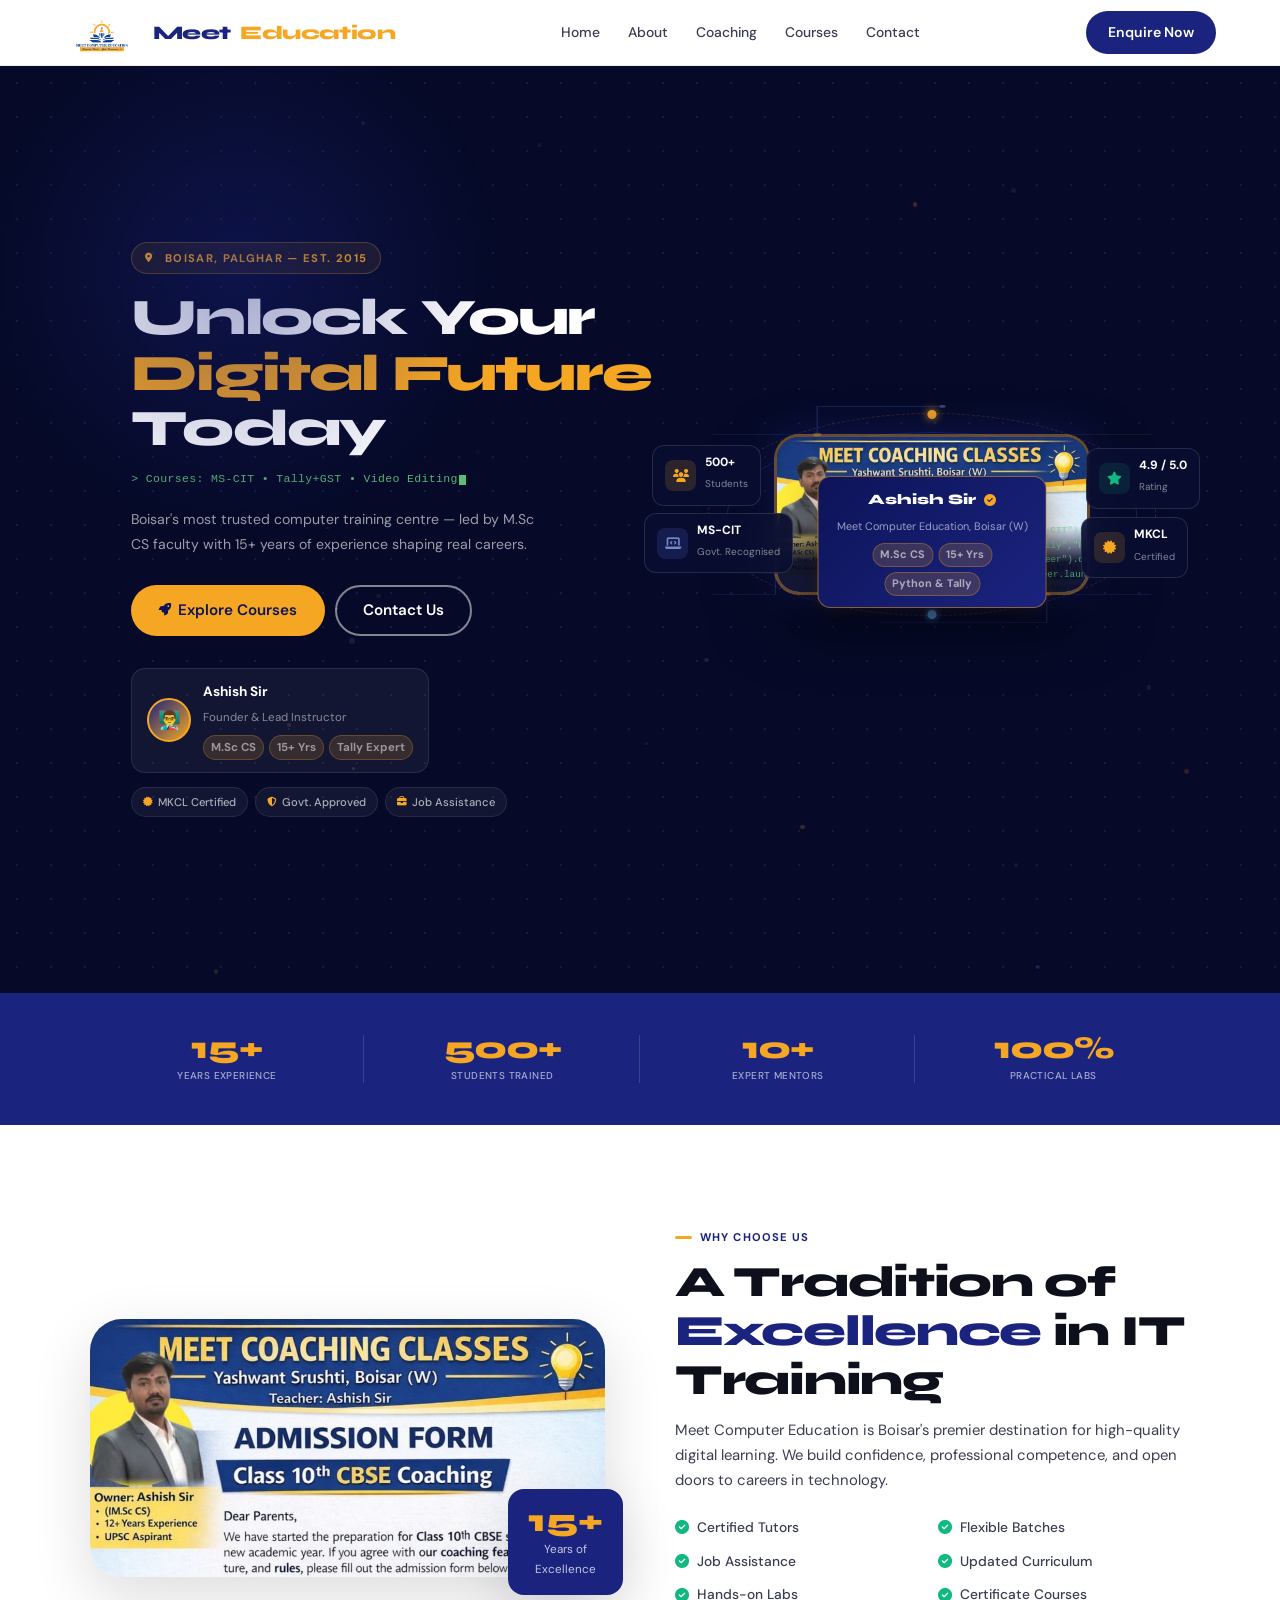
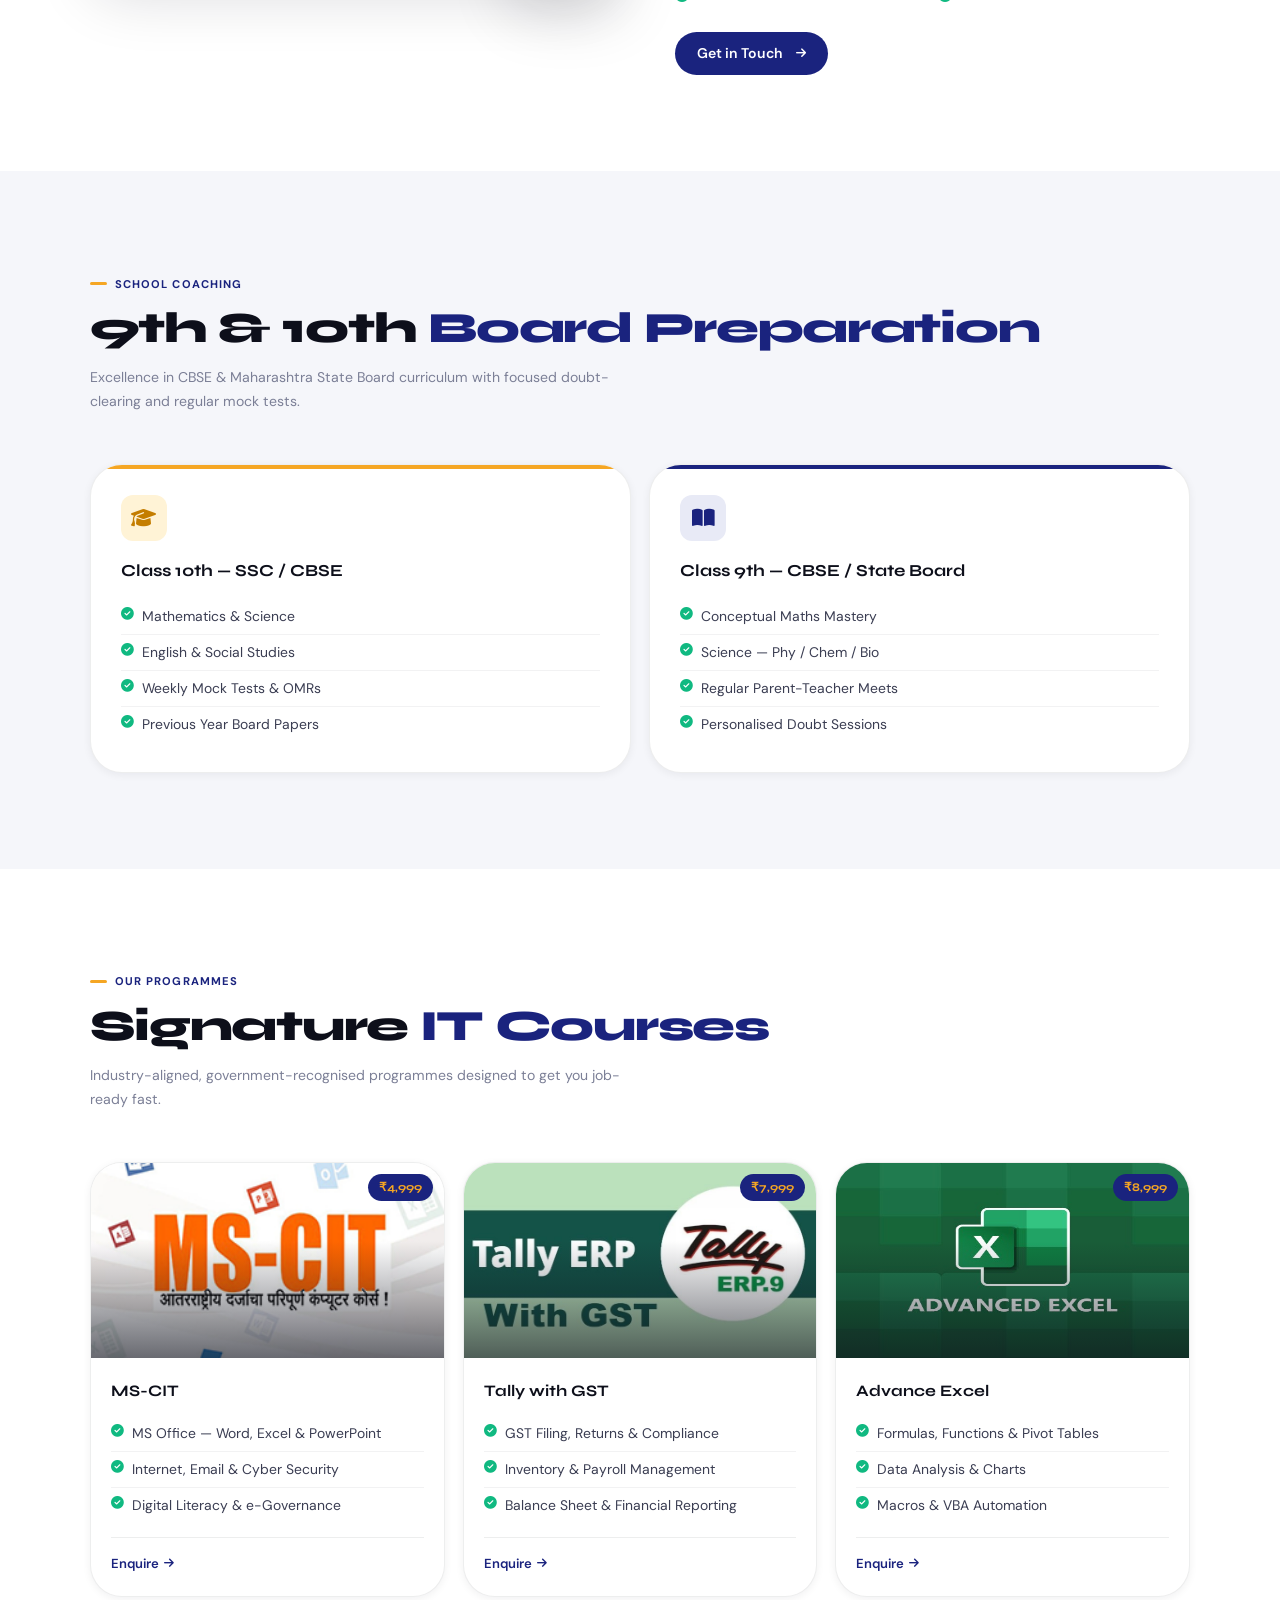
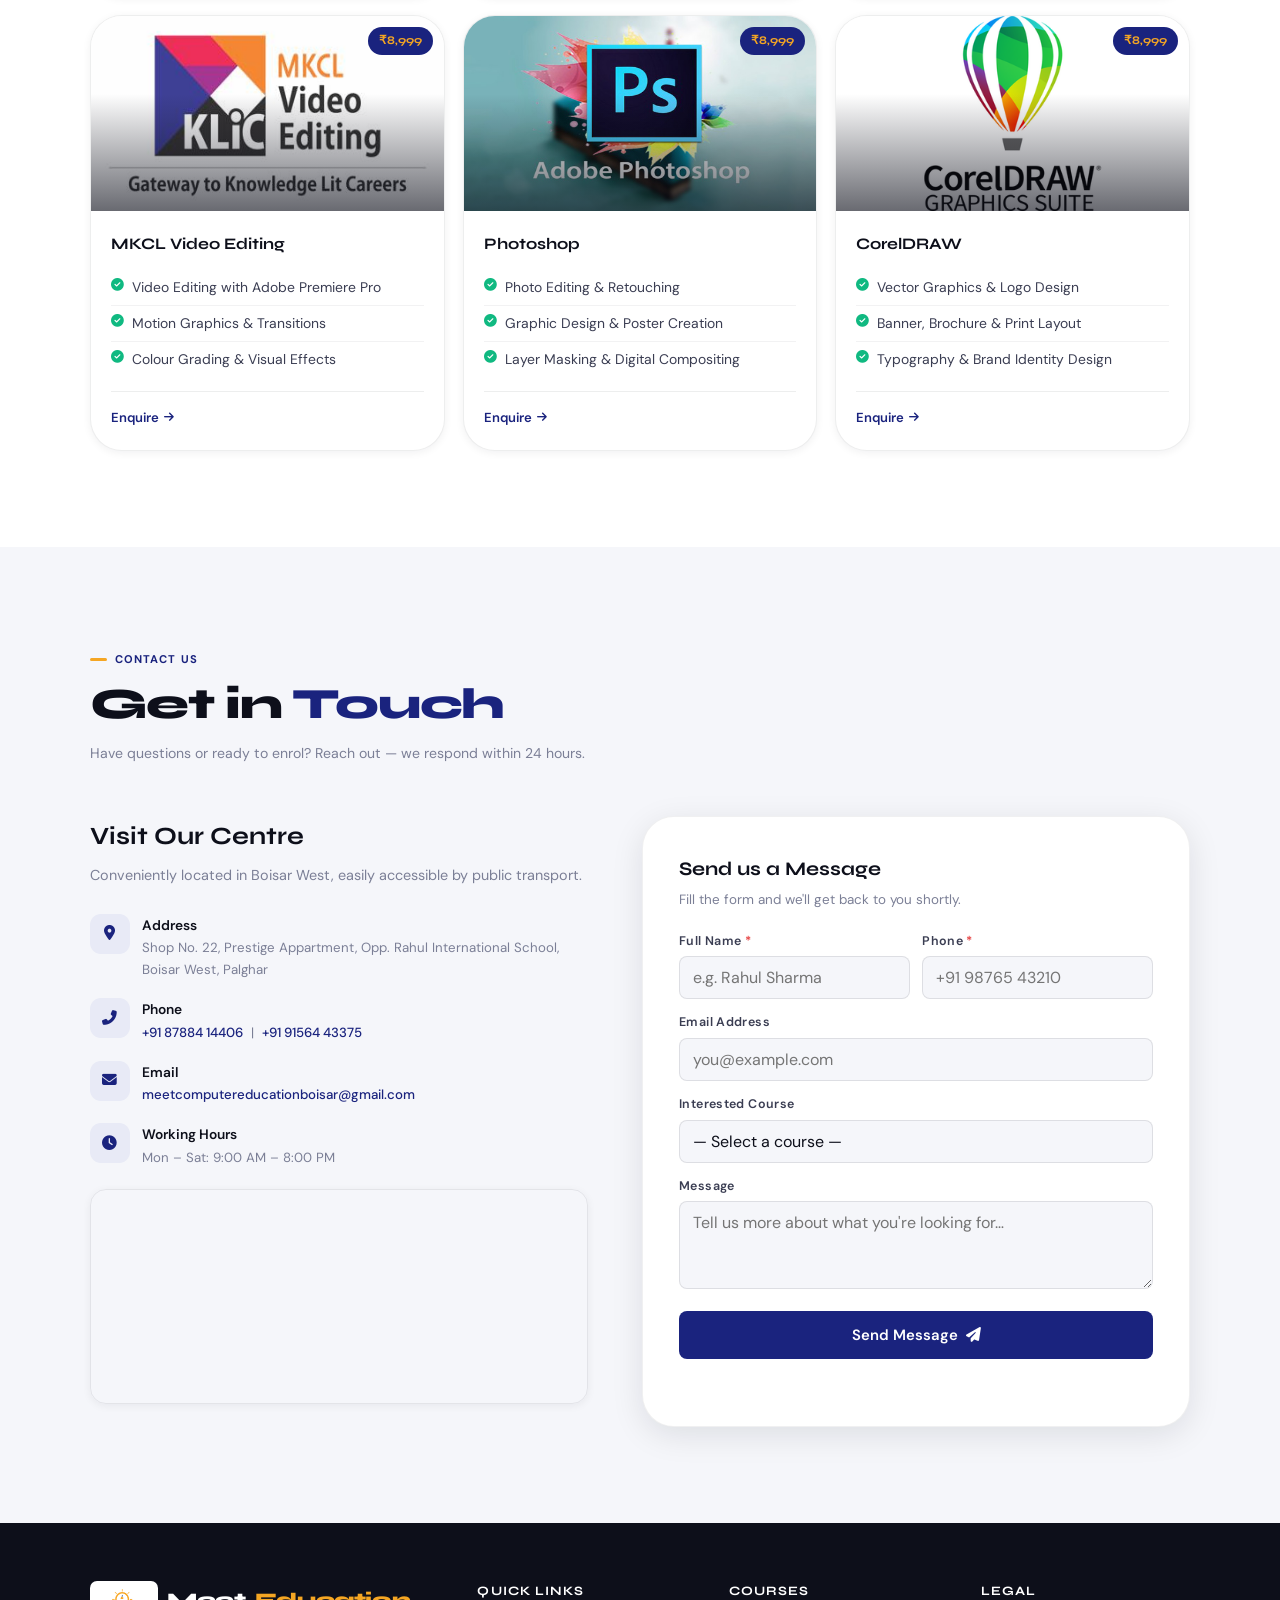
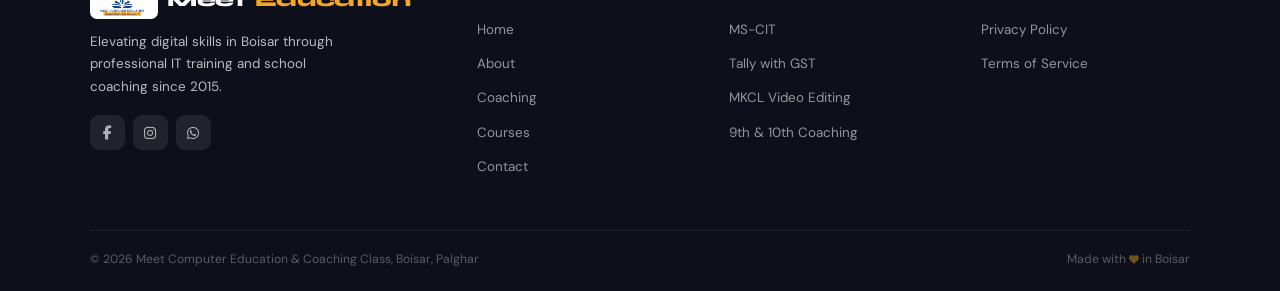
==== index.html @ 65e94d4b "initial website upload" ====
<!DOCTYPE html>
<html lang="en">
<head>
    <meta charset="UTF-8">
    <meta name="viewport" content="width=device-width, initial-scale=1.0, viewport-fit=cover">
    <title>Meet Computer Education | Premier IT Training in Boisar</title>
    <meta name="description" content="Boisar's premier computer education centre — MS-CIT, Tally with GST, Video Editing, and 9th/10th coaching. Enrol today!">
    <meta name="keywords" content="computer education Boisar, MS-CIT Boisar, Tally GST, coaching class, Meet Education">
    <meta property="og:title" content="Meet Computer Education | Boisar">
    <meta property="og:description" content="Premier IT training & school coaching in Boisar since 2015.">
    <meta property="og:type" content="website">
    <meta name="theme-color" content="#1a237e">
    <link rel="preconnect" href="https://fonts.googleapis.com">
    <link rel="preconnect" href="https://fonts.gstatic.com" crossorigin>
    <link href="https://fonts.googleapis.com/css2?family=Syne:wght@400;600;700;800&family=DM+Sans:ital,opsz,wght@0,9..40,300;0,9..40,400;0,9..40,500;0,9..40,600;1,9..40,400&display=swap" rel="stylesheet">
    <link rel="stylesheet" href="https://cdnjs.cloudflare.com/ajax/libs/font-awesome/6.4.0/css/all.min.css">
    <link rel="stylesheet" href="css/style.css">
    </style>
</head>

<body>

    <!-- ================================================================
        HEADER
    ================================================================ -->
    <header class="header" id="header">
        <div class="logo">
            <img src="img/logo.png" alt="Meet Computer Education Logo">
            Meet <span class="acc">Education</span>
        </div>

        <nav class="nav-links" aria-label="Primary navigation">
            <a href="#">Home</a>
            <a href="#about">About</a>
            <a href="#coaching">Coaching</a>
            <a href="#courses">Courses</a>
            <a href="#contact">Contact</a>
        </nav>

        <a href="#contact" class="btn btn-primary" style="flex-shrink:0;">Enquire Now</a>

        <button class="hamburger" id="hamburger" aria-label="Toggle navigation" aria-expanded="false"
            aria-controls="mobile-nav">
            <span></span><span></span><span></span>
        </button>
    </header>

    <!-- Mobile Nav -->
    <nav class="mobile-nav" id="mobile-nav" aria-label="Mobile navigation">
        <a href="#" onclick="closeMobileNav()"><i class="fas fa-home"></i> Home</a>
        <a href="#about" onclick="closeMobileNav()"><i class="fas fa-info-circle"></i> About</a>
        <a href="#coaching" onclick="closeMobileNav()"><i class="fas fa-book-open"></i> Coaching</a>
        <a href="#courses" onclick="closeMobileNav()"><i class="fas fa-laptop"></i> Courses</a>
        <a href="#contact" onclick="closeMobileNav()"><i class="fas fa-envelope"></i> Contact</a>
        <a href="#contact" onclick="closeMobileNav()" class="mob-cta">
            <i class="fas fa-paper-plane"></i>&nbsp; Enquire Now — It's Free
        </a>
    </nav>

    <!-- ================================================================
        HERO
    ================================================================ -->
    <section class="hero" id="home" aria-label="Hero">

        <div class="hero-particles" aria-hidden="true" id="particles"></div>

        <!-- LEFT -->
        <div class="hero-left">
            <span class="hero-eyebrow">
                <i class="fas fa-map-marker-alt"></i>&nbsp;Boisar, Palghar &mdash; Est. 2015
            </span>

            <h1 class="hero-h1">
                Unlock Your<br>
                <em>Digital Future</em><br>
                Today
            </h1>

            <div class="hero-typing">
                &gt;&nbsp;Courses:&nbsp;MS-CIT &bull; Tally+GST &bull; Video&nbsp;Editing<span class="cursor"></span>
            </div>

            <p class="hero-sub">
                Boisar's most trusted computer training centre — led by M.Sc CS faculty with 15+ years of experience
                shaping real careers.
            </p>

            <div class="hero-actions">
                <a href="#courses" class="btn btn-gold">
                    <i class="fas fa-rocket" style="font-size:.78rem;"></i> Explore Courses
                </a>
                <a href="#contact" class="btn btn-outline">Contact Us</a>
            </div>

            <div class="hero-instr">
                <div class="instr-avatar">👨‍🏫</div>
                <div class="instr-info">
                    <strong>Ashish Sir</strong>
                    <span>Founder &amp; Lead Instructor</span>
                    <div class="instr-creds">
                        <span class="instr-pill">M.Sc CS</span>
                        <span class="instr-pill">15+ Yrs</span>
                        <span class="instr-pill">Tally Expert</span>
                    </div>
                </div>
            </div>

            <div class="trust-row">
                <div class="trust-pill"><i class="fas fa-certificate"></i> MKCL Certified</div>
                <div class="trust-pill"><i class="fas fa-shield-alt"></i> Govt. Approved</div>
                <div class="trust-pill"><i class="fas fa-briefcase"></i> Job Assistance</div>
            </div>
        </div>

        <!-- RIGHT -->
        <div class="hero-right">
            <div class="hero-canvas">
                <div class="ring-o" aria-hidden="true"></div>
                <div class="ring-i" aria-hidden="true"></div>

                <svg class="circuit-svg" viewBox="0 0 460 500" preserveAspectRatio="none" aria-hidden="true">
                    <path class="cp" d="M20,80 L120,80 L120,20 L240,20" />
                    <path class="cp" d="M440,420 L340,420 L340,480 L180,480" />
                    <path class="cp" d="M440,80 L360,80 L360,160 L440,160" />
                    <path class="cp" d="M20,420 L80,420 L80,360 L20,360" />
                    <circle class="cd" cx="120" cy="80" r="4" />
                    <circle class="cd" cx="240" cy="20" r="3" />
                    <circle class="cd" cx="340" cy="420" r="4" />
                    <circle class="cd" cx="360" cy="160" r="3" />
                </svg>

                <div class="photo-frame">
                    <img src="img/banner_main.jpg" alt="Ashish Sir — Founder, Meet Computer Education, Boisar"
                        loading="eager" fetchpriority="high">
                    <div class="code-strip" aria-hidden="true">
                        <div class="code-ticker">const student = new Future();
                            student.enroll("MS-CIT");
                            student.learn(["Tally","Python","WebDev"]);
                            student.build("career").deploy();
                            // ✓ Success: career.launched</div>
                    </div>
                </div>

                <div class="instr-badge">
                    <strong>Ashish Sir &nbsp;<i class="fas fa-check-circle"
                            style="color:var(--gold);font-size:.75rem;"></i></strong>
                    <span>Meet Computer Education, Boisar (W)</span>
                    <div class="ib-creds">
                        <span class="ib-cred">M.Sc CS</span>
                        <span class="ib-cred">15+ Yrs</span>
                        <span class="ib-cred">Python &amp; Tally</span>
                    </div>
                </div>

                <div class="sbadge sb-tl">
                    <div class="sbi" style="background:rgba(245,166,35,.15);color:var(--gold);"><i
                            class="fas fa-users"></i></div>
                    <div><strong>500+</strong><span>Students</span></div>
                </div>
                <div class="sbadge sb-tr">
                    <div class="sbi" style="background:rgba(16,185,129,.12);color:#10b981;"><i class="fas fa-star"></i>
                    </div>
                    <div><strong>4.9 / 5.0</strong><span>Rating</span></div>
                </div>
                <div class="sbadge sb-bl">
                    <div class="sbi" style="background:rgba(100,120,255,.15);color:#7986cb;"><i
                            class="fas fa-laptop-code"></i></div>
                    <div><strong>MS-CIT</strong><span>Govt. Recognised</span></div>
                </div>
                <div class="sbadge sb-br">
                    <div class="sbi" style="background:rgba(245,166,35,.15);color:var(--gold);"><i
                            class="fas fa-certificate"></i></div>
                    <div><strong>MKCL</strong><span>Certified</span></div>
                </div>
            </div>
        </div>

    </section>

    <!-- ================================================================
        STATS STRIP
    ================================================================ -->
    <div class="stats-strip" role="region" aria-label="Key statistics">
        <div class="stat-item">
            <div class="stat-number">15+</div>
            <div class="stat-label">Years Experience</div>
        </div>
        <div class="stat-item">
            <div class="stat-number">500+</div>
            <div class="stat-label">Students Trained</div>
        </div>
        <div class="stat-item">
            <div class="stat-number">10+</div>
            <div class="stat-label">Expert Mentors</div>
        </div>
        <div class="stat-item">
            <div class="stat-number">100%</div>
            <div class="stat-label">Practical Labs</div>
        </div>
    </div>

    <!-- ================================================================
        ABOUT
    ================================================================ -->
    <section id="about" class="bg-white" aria-labelledby="about-h">
        <div class="about-grid">
            <div class="about-img-wrap">
                <img src="img/banner_main.jpg" alt="Students at Meet Computer Education, Boisar">
                <div class="about-badge">
                    <strong>15+</strong>
                    <span>Years of<br>Excellence</span>
                </div>
            </div>
            <div class="about-body">
                <span class="sec-lbl">Why Choose Us</span>
                <h2 class="sec-title" id="about-h">A Tradition of<br><em>Excellence</em> in IT Training</h2>
                <p>Meet Computer Education is Boisar's premier destination for high-quality digital learning. We build
                    confidence, professional competence, and open doors to careers in technology.</p>
                <div class="feat-grid">
                    <div class="feat-item"><i class="fas fa-check-circle"></i> Certified Tutors</div>
                    <div class="feat-item"><i class="fas fa-check-circle"></i> Flexible Batches</div>
                    <div class="feat-item"><i class="fas fa-check-circle"></i> Job Assistance</div>
                    <div class="feat-item"><i class="fas fa-check-circle"></i> Updated Curriculum</div>
                    <div class="feat-item"><i class="fas fa-check-circle"></i> Hands-on Labs</div>
                    <div class="feat-item"><i class="fas fa-check-circle"></i> Certificate Courses</div>
                </div>
                <a href="#contact" class="btn btn-primary">
                    Get in Touch &nbsp;<i class="fas fa-arrow-right" style="font-size:.72rem;"></i>
                </a>
            </div>
        </div>
    </section>

    <!-- ================================================================
        COACHING
    ================================================================ -->
    <section id="coaching" class="bg-surface" aria-labelledby="coaching-h">
        <span class="sec-lbl">School Coaching</span>
        <h2 class="sec-title" id="coaching-h">9th &amp; 10th <em>Board Preparation</em></h2>
        <p class="sec-sub">Excellence in CBSE &amp; Maharashtra State Board curriculum with focused doubt-clearing and
            regular mock tests.</p>

        <div class="coaching-grid">
            <article class="coaching-card gold">
                <div class="coaching-icon gold"><i class="fas fa-graduation-cap"></i></div>
                <h3>Class 10th — SSC / CBSE</h3>
                <ul class="check-list">
                    <li><i class="fas fa-check-circle"></i> Mathematics &amp; Science</li>
                    <li><i class="fas fa-check-circle"></i> English &amp; Social Studies</li>
                    <li><i class="fas fa-check-circle"></i> Weekly Mock Tests &amp; OMRs</li>
                    <li><i class="fas fa-check-circle"></i> Previous Year Board Papers</li>
                </ul>
            </article>
            <article class="coaching-card navy">
                <div class="coaching-icon navy"><i class="fas fa-book-open"></i></div>
                <h3>Class 9th — CBSE / State Board</h3>
                <ul class="check-list">
                    <li><i class="fas fa-check-circle"></i> Conceptual Maths Mastery</li>
                    <li><i class="fas fa-check-circle"></i> Science — Phy / Chem / Bio</li>
                    <li><i class="fas fa-check-circle"></i> Regular Parent-Teacher Meets</li>
                    <li><i class="fas fa-check-circle"></i> Personalised Doubt Sessions</li>
                </ul>
            </article>
        </div>
    </section>

    <!-- ================================================================
    COURSES
================================================================ -->
    <section id="courses" class="bg-white" aria-labelledby="courses-h">
        <span class="sec-lbl">Our Programmes</span>
        <h2 class="sec-title" id="courses-h">Signature <em>IT Courses</em></h2>
        <p class="sec-sub">Industry-aligned, government-recognised programmes designed to get you job-ready fast.</p>

        <div class="courses-grid" id="courses-grid">

            <!-- 1. MS-CIT — govt flagship, highest enrolment -->
            <article class="course-card">
                <div class="course-thumb">
                    <span class="price-pill">₹4,999</span>
                    <img src="img/course/ms-cit.png" alt="MS-CIT course" loading="lazy">
                    <div class="course-thumb-overlay" aria-hidden="true"></div>
                </div>
                <div class="course-body">
                    <h3>MS-CIT</h3>
                    <ul class="check-list">
                        <li><i class="fas fa-check-circle"></i> MS Office — Word, Excel &amp; PowerPoint</li>
                        <li><i class="fas fa-check-circle"></i> Internet, Email &amp; Cyber Security</li>
                        <li><i class="fas fa-check-circle"></i> Digital Literacy &amp; e-Governance</li>
                    </ul>
                    <div class="course-cta"><a href="#contact">Enquire <i class="fas fa-arrow-right"></i></a></div>
                </div>
            </article>

            <!-- 2. Tally with GST — highest job demand -->
            <article class="course-card">
                <div class="course-thumb">
                    <span class="price-pill">₹7,999</span>
                    <img src="img/course/tally-with-gst.jpg" alt="Tally with GST course" loading="lazy">
                    <div class="course-thumb-overlay" aria-hidden="true"></div>
                </div>
                <div class="course-body">
                    <h3>Tally with GST</h3>
                    <ul class="check-list">
                        <li><i class="fas fa-check-circle"></i> GST Filing, Returns &amp; Compliance</li>
                        <li><i class="fas fa-check-circle"></i> Inventory &amp; Payroll Management</li>
                        <li><i class="fas fa-check-circle"></i> Balance Sheet &amp; Financial Reporting</li>
                    </ul>
                    <div class="course-cta"><a href="#contact">Enquire <i class="fas fa-arrow-right"></i></a></div>
                </div>
            </article>

            <!-- 3. Advance Excel — widely used in offices -->
            <article class="course-card">
                <div class="course-thumb">
                    <span class="price-pill">₹8,999</span>
                    <img src="img/course/adv-excel.jpg" alt="Advance Excel course" loading="lazy">
                    <div class="course-thumb-overlay" aria-hidden="true"></div>
                </div>
                <div class="course-body">
                    <h3>Advance Excel</h3>
                    <ul class="check-list">
                        <li><i class="fas fa-check-circle"></i> Formulas, Functions &amp; Pivot Tables</li>
                        <li><i class="fas fa-check-circle"></i> Data Analysis &amp; Charts</li>
                        <li><i class="fas fa-check-circle"></i> Macros &amp; VBA Automation</li>
                    </ul>
                    <div class="course-cta"><a href="#contact">Enquire <i class="fas fa-arrow-right"></i></a></div>
                </div>
            </article>

            <!-- 4. MKCL Video Editing — MKCL certified -->
            <article class="course-card">
                <div class="course-thumb">
                    <span class="price-pill">₹8,999</span>
                    <img src="img/course/mkcl-video-edit.jpg" alt="MKCL Video Editing course" loading="lazy">
                    <div class="course-thumb-overlay" aria-hidden="true"></div>
                </div>
                <div class="course-body">
                    <h3>MKCL Video Editing</h3>
                    <ul class="check-list">
                        <li><i class="fas fa-check-circle"></i> Video Editing with Adobe Premiere Pro</li>
                        <li><i class="fas fa-check-circle"></i> Motion Graphics &amp; Transitions</li>
                        <li><i class="fas fa-check-circle"></i> Colour Grading &amp; Visual Effects</li>
                    </ul>
                    <div class="course-cta"><a href="#contact">Enquire <i class="fas fa-arrow-right"></i></a></div>
                </div>
            </article>

            <!-- 5. Photoshop — creative/design -->
            <article class="course-card">
                <div class="course-thumb">
                    <span class="price-pill">₹8,999</span>
                    <img src="img/course/photoshop.jpg" alt="Photoshop course" loading="lazy">
                    <div class="course-thumb-overlay" aria-hidden="true"></div>
                </div>
                <div class="course-body">
                    <h3>Photoshop</h3>
                    <ul class="check-list">
                        <li><i class="fas fa-check-circle"></i> Photo Editing &amp; Retouching</li>
                        <li><i class="fas fa-check-circle"></i> Graphic Design &amp; Poster Creation</li>
                        <li><i class="fas fa-check-circle"></i> Layer Masking &amp; Digital Compositing</li>
                    </ul>
                    <div class="course-cta"><a href="#contact">Enquire <i class="fas fa-arrow-right"></i></a></div>
                </div>
            </article>

            <!-- 6. CorelDRAW — vector/print design -->
            <article class="course-card">
                <div class="course-thumb">
                    <span class="price-pill">₹8,999</span>
                    <img src="img/course/core-i-draw.webp" alt="CorelDRAW course" loading="lazy">
                    <div class="course-thumb-overlay" aria-hidden="true"></div>
                </div>
                <div class="course-body">
                    <h3>CorelDRAW</h3>
                    <ul class="check-list">
                        <li><i class="fas fa-check-circle"></i> Vector Graphics &amp; Logo Design</li>
                        <li><i class="fas fa-check-circle"></i> Banner, Brochure &amp; Print Layout</li>
                        <li><i class="fas fa-check-circle"></i> Typography &amp; Brand Identity Design</li>
                    </ul>
                    <div class="course-cta"><a href="#contact">Enquire <i class="fas fa-arrow-right"></i></a></div>
                </div>
            </article>

        </div>
    </section>

    <!-- ================================================================
        CONTACT
    ================================================================ -->
    <section id="contact" class="bg-surface" aria-labelledby="contact-h">
        <span class="sec-lbl">Contact Us</span>
        <h2 class="sec-title" id="contact-h">Get in <em>Touch</em></h2>
        <p class="sec-sub">Have questions or ready to enrol? Reach out — we respond within 24 hours.</p>

        <div class="contact-grid">
            <!-- info -->
            <div>
                <h3 class="ci-title">Visit Our Centre</h3>
                <p class="ci-sub">Conveniently located in Boisar West, easily accessible by public transport.</p>

                <div class="c-detail">
                    <div class="c-detail-icon"><i class="fas fa-map-marker-alt"></i></div>
                    <div class="c-detail-body">
                        <p>Address</p>
                        <p>Shop No. 22, Prestige Appartment, Opp. Rahul International School, Boisar West, Palghar</p>
                    </div>
                </div>
                <div class="c-detail">
                    <div class="c-detail-icon"><i class="fas fa-phone-alt"></i></div>
                    <div class="c-detail-body">
                        <p>Phone</p>
                        <p>
                            <a href="tel:+918788414406" style="color:var(--navy);font-weight:500;">+91 87884 14406</a>
                            &nbsp;|&nbsp;
                            <a href="tel:+919156443375" style="color:var(--navy);font-weight:500;">+91 91564 43375</a>
                        </p>
                    </div>
                </div>
                <div class="c-detail">
                    <div class="c-detail-icon"><i class="fas fa-envelope"></i></div>
                    <div class="c-detail-body">
                        <p>Email</p>
                        <p><a href="mailto:meetcomputereducationboisar@gmail.com"
                                style="color:var(--navy);font-weight:500;word-break:break-all;">meetcomputereducationboisar@gmail.com</a>
                        </p>
                    </div>
                </div>
                <div class="c-detail">
                    <div class="c-detail-icon"><i class="fas fa-clock"></i></div>
                    <div class="c-detail-body">
                        <p>Working Hours</p>
                        <p>Mon – Sat: 9:00 AM – 8:00 PM</p>
                    </div>
                </div>

                <div class="map-wrap">
                    <iframe
                        src="https://www.google.com/maps/embed?pb=!1m18!1m12!1m3!1d3754.112552447248!2d72.75567687400618!3d19.79282468156503!2m3!1f0!2f0!3f0!3m2!1i1024!2i768!4f13.1!3m3!1m2!1s0x3be71f3d8b840683%3A0xfa3f508e5ec12b51!2sMEET%20COMPUTER%20EDUCATION%20AND%20COACHING%20CLASS!5e0!3m2!1sen!2sin!4v1772893774596!5m2!1sen!2sin"
                        title="Meet Computer Education on Google Maps" allowfullscreen loading="lazy"
                        referrerpolicy="no-referrer-when-downgrade">
                    </iframe>
                </div>
            </div>

            <!-- form -->
            <div class="form-card">
                <h3 class="form-title">Send us a Message</h3>
                <p class="form-sub">Fill the form and we'll get back to you shortly.</p>

                <form id="contact-form" novalidate>
                    <input type="hidden" name="access_key" value="e6ff447a-503f-4a09-a11a-681c2340bb71">

                    <div class="form-row">
                        <div class="fg">
                            <label for="f-name">Full Name <span style="color:#e53e3e">*</span></label>
                            <input type="text" id="f-name" name="name" placeholder="e.g. Rahul Sharma" required
                                autocomplete="name">
                        </div>
                        <div class="fg">
                            <label for="f-phone">Phone <span style="color:#e53e3e">*</span></label>
                            <input type="tel" id="f-phone" name="phone" placeholder="+91 98765 43210" required
                                autocomplete="tel">
                        </div>
                    </div>

                    <div class="fg">
                        <label for="f-email">Email Address</label>
                        <input type="email" id="f-email" name="email" placeholder="you@example.com"
                            autocomplete="email">
                    </div>
                    <div class="fg">
                        <label for="f-course">Interested Course</label>
                        <select id="f-course" name="course">
                            <option value="">— Select a course —</option>
                            <option>MS-CIT</option>
                            <option>Tally with GST</option>
                            <option>Advance Excel</option>
                            <option>MKCL Video Editing</option>
                            <option>Photoshop</option>
                            <option>CorelDRAW</option>
                            <option>Class 9th Coaching</option>
                            <option>Class 10th Coaching</option>
                            <option>Other</option>
                        </select>
                    </div>
                    <div class="fg">
                        <label for="f-msg">Message</label>
                        <textarea id="f-msg" name="message"
                            placeholder="Tell us more about what you're looking for…"></textarea>
                    </div>

                    <button type="submit" class="btn-submit" id="submit-btn">
                        Send Message &nbsp;<i class="fas fa-paper-plane"></i>
                    </button>
                    <div id="form-result" role="alert" aria-live="polite"></div>
                </form>
            </div>
        </div>
    </section>

    <!-- ================================================================
        FOOTER
    ================================================================ -->
    <footer>
        <div class="footer-top">
            <div class="footer-brand">
                <div class="logo" style="margin-bottom:12px;">
                    <img src="img/logo.png" alt="Meet Education logo" style="height:38px;">
                    Meet <span class="acc">Education</span>
                </div>
                <p>Elevating digital skills in Boisar through professional IT training and school coaching since 2015.
                </p>
                <div class="social-links">
                    <a href="#" aria-label="Facebook"><i class="fab fa-facebook-f"></i></a>
                    <a href="#" aria-label="Instagram"><i class="fab fa-instagram"></i></a>
                    <a href="https://wa.me/918788414406" aria-label="WhatsApp" target="_blank"
                        rel="noopener noreferrer"><i class="fab fa-whatsapp"></i></a>
                </div>
            </div>
            <div class="footer-col">
                <h4>Quick Links</h4>
                <ul>
                    <li><a href="#">Home</a></li>
                    <li><a href="#about">About</a></li>
                    <li><a href="#coaching">Coaching</a></li>
                    <li><a href="#courses">Courses</a></li>
                    <li><a href="#contact">Contact</a></li>
                </ul>
            </div>
            <div class="footer-col">
                <h4>Courses</h4>
                <ul>
                    <li><a href="#courses">MS-CIT</a></li>
                    <li><a href="#courses">Tally with GST</a></li>
                    <li><a href="#courses">MKCL Video Editing</a></li>
                    <li><a href="#coaching">9th &amp; 10th Coaching</a></li>
                </ul>
            </div>
            <div class="footer-col">
                <h4>Legal</h4>
                <ul>
                    <li><a href="page/privacy-policy/">Privacy Policy</a></li>
                    <li><a href="page/terms-of-service/">Terms of Service</a></li>
                </ul>
            </div>
        </div>
        <hr class="foot-divider">
        <div class="footer-bottom">
            <span>© 2026 Meet Computer Education &amp; Coaching Class, Boisar, Palghar</span>
            <span>Made with <i class="fas fa-heart" style="color:var(--gold);font-size:.62rem;"></i> in Boisar</span>
        </div>
    </footer>

    <button class="scroll-top" id="scroll-top" aria-label="Scroll to top of page">
        <i class="fas fa-arrow-up"></i>
    </button>
    <script src="js/main.js"></script>
</body>

</html>
---- css/style.css ----
/* ================================================================
        TOKENS
        ================================================================ */
        :root {
            --ink: #0d0f1a;
            --ink-soft: #3a3d52;
            --ink-muted: #7b7f96;
            --surface: #f5f6fa;
            --card: #ffffff;
            --gold: #f5a623;
            --gold-lt: #fff3d6;
            --navy: #1a237e;
            --navy-dk: #0d1459;
            --navy-lt: #e8eaf6;
            --hero-bg: #060a28;
            --green: #10b981;
            --r-sm: 8px;
            --r-md: 16px;
            --r-lg: 24px;
            --r-xl: 32px;
            --sh-sm: 0 2px 8px rgba(13, 15, 26, .06);
            --sh-md: 0 8px 32px rgba(13, 15, 26, .10);
            --sh-lg: 0 20px 60px rgba(13, 15, 26, .14);
            --ease: 0.28s cubic-bezier(.4, 0, .2, 1);
            --fD: 'Syne', sans-serif;
            --fB: 'DM Sans', sans-serif;
        }

        /* ================================================================
        RESET
        ================================================================ */
        *,
        *::before,
        *::after {
            margin: 0;
            padding: 0;
            box-sizing: border-box;
        }

        html {
            scroll-behavior: smooth;
            -webkit-tap-highlight-color: transparent;
        }

        body {
            font-family: var(--fB);
            background: var(--surface);
            color: var(--ink);
            line-height: 1.65;
            -webkit-font-smoothing: antialiased;
            overflow-x: hidden;
        }

        img {
            display: block;
            max-width: 100%;
            height: auto;
        }

        a {
            text-decoration: none;
            color: inherit;
        }

        ul {
            list-style: none;
        }

        button {
            font-family: var(--fB);
        }

        /* ================================================================
        KEYFRAMES
        ================================================================ */
        @keyframes slideL {
            from {
                opacity: 0;
                transform: translateX(-28px)
            }

            to {
                opacity: 1;
                transform: translateX(0)
            }
        }

        @keyframes slideU {
            from {
                opacity: 0;
                transform: translateY(22px)
            }

            to {
                opacity: 1;
                transform: translateY(0)
            }
        }

        @keyframes fadeIn {
            from {
                opacity: 0
            }

            to {
                opacity: 1
            }
        }

        @keyframes bob {

            0%,
            100% {
                transform: translateY(0)
            }

            50% {
                transform: translateY(-10px)
            }
        }

        @keyframes spinCW {
            to {
                transform: rotate(360deg)
            }
        }

        @keyframes spinCCW {
            to {
                transform: rotate(-360deg)
            }
        }

        @keyframes scan {
            0% {
                top: -4px
            }

            100% {
                top: 102%
            }
        }

        @keyframes glow {

            0%,
            100% {
                opacity: .42;
                transform: scale(1)
            }

            50% {
                opacity: .78;
                transform: scale(1.1)
            }
        }

        @keyframes dotP {

            0%,
            100% {
                opacity: .14;
                transform: scale(1)
            }

            50% {
                opacity: .55;
                transform: scale(1.5)
            }
        }

        @keyframes blink {

            0%,
            100% {
                opacity: 1
            }

            50% {
                opacity: 0
            }
        }

        @keyframes draw {
            to {
                stroke-dashoffset: 0
            }
        }

        @keyframes badgePop {
            from {
                opacity: 0;
                transform: translateX(-50%) scale(.75) translateY(10px)
            }

            to {
                opacity: 1;
                transform: translateX(-50%) scale(1) translateY(0)
            }
        }

        @keyframes scroll {
            0% {
                transform: translateY(0)
            }

            100% {
                transform: translateY(-50%)
            }
        }

        /* ================================================================
        BUTTONS
        ================================================================ */
        .btn {
            display: inline-flex;
            align-items: center;
            justify-content: center;
            gap: 7px;
            font-family: var(--fB);
            font-weight: 600;
            cursor: pointer;
            border: none;
            transition: var(--ease);
            text-align: center;
            white-space: nowrap;
        }

        .btn-primary {
            background: var(--navy);
            color: #fff;
            padding: 10px 22px;
            border-radius: 50px;
            font-size: .88rem;
        }

        .btn-primary:hover {
            background: var(--navy-dk);
            transform: translateY(-1px);
            box-shadow: 0 6px 20px rgba(26, 35, 126, .3);
        }

        .btn-gold {
            background: var(--gold);
            color: var(--navy-dk);
            padding: 13px 28px;
            border-radius: 50px;
            font-size: .95rem;
        }

        .btn-gold:hover {
            filter: brightness(1.07);
            transform: translateY(-2px);
            box-shadow: 0 8px 24px rgba(245, 166, 35, .35);
        }

        .btn-outline {
            background: transparent;
            color: #fff;
            border: 2px solid rgba(255, 255, 255, .5);
            padding: 11px 26px;
            border-radius: 50px;
            font-size: .95rem;
        }

        .btn-outline:hover {
            background: rgba(255, 255, 255, .12);
            border-color: #fff;
        }

        /* ================================================================
        HEADER
        ================================================================ */
        .header {
            position: fixed;
            top: 0;
            left: 0;
            right: 0;
            z-index: 950;
            height: 66px;
            padding: 0 clamp(14px, 5vw, 5%);
            display: flex;
            align-items: center;
            justify-content: space-between;
            background: rgba(255, 255, 255, .94);
            backdrop-filter: blur(16px);
            -webkit-backdrop-filter: blur(16px);
            border-bottom: 1px solid rgba(13, 15, 26, .07);
            transition: box-shadow var(--ease);
        }

        .header.scrolled {
            box-shadow: var(--sh-md);
        }

        .logo {
            display: flex;
            align-items: center;
            gap: 9px;
            font-family: var(--fD);
            font-weight: 800;
            font-size: clamp(.95rem, 3.2vw, 1.2rem);
            color: var(--navy);
            letter-spacing: -.02em;
            flex-shrink: 0;
        }

        .logo img {
            height: clamp(36px, 5.5vw, 44px);
            width: auto;
            border-radius: 7px;
        }

        .logo .acc {
            color: var(--gold);
        }

        .nav-links {
            display: flex;
            align-items: center;
            gap: 2px;
        }

        .nav-links a {
            padding: 6px 13px;
            font-size: .87rem;
            font-weight: 500;
            color: var(--ink-soft);
            border-radius: 50px;
            transition: background var(--ease), color var(--ease);
        }

        .nav-links a:hover {
            background: var(--navy-lt);
            color: var(--navy);
        }

        /* hamburger */
        .hamburger {
            display: none;
            flex-direction: column;
            justify-content: center;
            align-items: center;
            gap: 5px;
            background: none;
            border: none;
            cursor: pointer;
            padding: 9px;
            border-radius: 8px;
            transition: background var(--ease);
            min-width: 44px;
            min-height: 44px;
            /* tap target */
        }

        .hamburger:hover {
            background: var(--navy-lt);
        }

        .hamburger span {
            display: block;
            width: 22px;
            height: 2px;
            background: var(--ink);
            border-radius: 2px;
            transition: var(--ease);
            transform-origin: center;
        }

        .hamburger.open span:nth-child(1) {
            transform: translateY(7px) rotate(45deg);
        }

        .hamburger.open span:nth-child(2) {
            opacity: 0;
            transform: scaleX(0);
        }

        .hamburger.open span:nth-child(3) {
            transform: translateY(-7px) rotate(-45deg);
        }

        /* mobile nav drawer */
        .mobile-nav {
            display: none;
            position: fixed;
            top: 66px;
            left: 0;
            right: 0;
            bottom: 0;
            background: #fff;
            z-index: 940;
            flex-direction: column;
            padding: 12px clamp(14px, 5vw, 5%) 32px;
            gap: 2px;
            overflow-y: auto;
            box-shadow: var(--sh-lg);
            padding-bottom: calc(32px + env(safe-area-inset-bottom));
        }

        .mobile-nav.open {
            display: flex;
        }

        .mobile-nav a {
            padding: 14px 16px;
            border-radius: var(--r-sm);
            font-weight: 500;
            font-size: 1rem;
            color: var(--ink-soft);
            border-bottom: 1px solid rgba(13, 15, 26, .05);
            display: flex;
            align-items: center;
            gap: 12px;
            min-height: 52px;
            /* generous tap target */
        }

        .mobile-nav a:last-of-type {
            border: none;
        }

        .mobile-nav a:active {
            background: var(--navy-lt);
        }

        .mobile-nav a i {
            width: 18px;
            color: var(--navy);
            font-size: .85rem;
            flex-shrink: 0;
        }

        .mob-cta {
            margin-top: 10px !important;
            background: var(--navy) !important;
            color: #fff !important;
            border-bottom: none !important;
            border-radius: var(--r-sm) !important;
            justify-content: center;
            font-weight: 700 !important;
        }

        .mob-cta:active {
            background: var(--navy-dk) !important;
        }

        /* ================================================================
        HERO
        ================================================================ */
        .hero {
            min-height: 100vh;
            display: grid;
            grid-template-columns: 54% 46%;
            position: relative;
            overflow: hidden;
            background: var(--hero-bg);
            margin-top: 66px;
        }

        .hero::before {
            content: '';
            position: absolute;
            inset: 0;
            background-image: radial-gradient(rgba(100, 120, 255, .15) 1px, transparent 1px);
            background-size: 34px 34px;
            pointer-events: none;
            z-index: 0;
        }

        /* left */
        .hero-left {
            position: relative;
            z-index: 10;
            display: flex;
            flex-direction: column;
            justify-content: center;
            padding: 80px clamp(18px, 5%, 5%) 80px clamp(20px, 7%, 8%);
        }

        .hero-left::after {
            content: '';
            position: absolute;
            top: -160px;
            left: -120px;
            width: 540px;
            height: 540px;
            background: radial-gradient(circle, rgba(26, 35, 126, .4) 0%, transparent 68%);
            border-radius: 50%;
            pointer-events: none;
            animation: glow 7s ease-in-out infinite;
        }

        .hero-eyebrow {
            display: inline-flex;
            align-items: center;
            gap: 7px;
            background: rgba(245, 166, 35, .1);
            border: 1px solid rgba(245, 166, 35, .3);
            color: var(--gold);
            font-size: .7rem;
            font-weight: 700;
            letter-spacing: .12em;
            text-transform: uppercase;
            padding: 6px 13px;
            border-radius: 50px;
            margin-bottom: 16px;
            width: fit-content;
            animation: slideL .7s .1s both;
        }

        .hero-eyebrow i {
            font-size: .6rem;
        }

        .hero-h1 {
            font-family: var(--fD);
            font-size: clamp(2rem, 4vw, 3.6rem);
            font-weight: 800;
            color: #fff;
            line-height: 1.08;
            letter-spacing: -.035em;
            margin-bottom: 14px;
            animation: slideU .8s .25s both;
        }

        .hero-h1 em {
            color: var(--gold);
            font-style: normal;
        }

        .hero-typing {
            font-family: 'Courier New', monospace;
            font-size: clamp(.72rem, .9vw, .86rem);
            color: rgba(100, 210, 130, .85);
            margin-bottom: 18px;
            letter-spacing: .03em;
            animation: slideU .8s .35s both;
            line-height: 1.6;
        }

        .hero-typing .cursor {
            display: inline-block;
            width: 7px;
            height: .88em;
            background: rgba(100, 210, 130, .9);
            margin-left: 1px;
            vertical-align: text-bottom;
            animation: blink 1s step-end infinite;
        }

        .hero-sub {
            font-size: clamp(.88rem, 1.1vw, 1rem);
            color: rgba(255, 255, 255, .6);
            max-width: 420px;
            margin-bottom: 28px;
            line-height: 1.78;
            animation: slideU .8s .45s both;
        }

        .hero-actions {
            display: flex;
            flex-wrap: wrap;
            gap: 10px;
            margin-bottom: 32px;
            animation: slideU .8s .6s both;
        }

        .hero-instr {
            display: flex;
            align-items: center;
            gap: 12px;
            background: rgba(255, 255, 255, .05);
            border: 1px solid rgba(255, 255, 255, .1);
            border-radius: 14px;
            padding: 12px 15px;
            width: fit-content;
            animation: slideU .8s .75s both;
        }

        .instr-avatar {
            width: 44px;
            height: 44px;
            border-radius: 50%;
            background: linear-gradient(135deg, var(--navy), var(--gold));
            display: flex;
            align-items: center;
            justify-content: center;
            font-size: 1.15rem;
            flex-shrink: 0;
            border: 2px solid var(--gold);
        }

        .instr-info strong {
            display: block;
            font-size: .85rem;
            font-weight: 700;
            color: #fff;
        }

        .instr-info span {
            font-size: .72rem;
            color: rgba(255, 255, 255, .5);
        }

        .instr-creds {
            display: flex;
            gap: 5px;
            flex-wrap: wrap;
            margin-top: 5px;
        }

        .instr-pill {
            font-size: .6rem;
            font-weight: 700;
            background: rgba(245, 166, 35, .15);
            border: 1px solid rgba(245, 166, 35, .25);
            color: var(--gold);
            padding: 2px 7px;
            border-radius: 50px;
        }

        .trust-row {
            display: flex;
            gap: 7px;
            flex-wrap: wrap;
            margin-top: 14px;
            animation: fadeIn 1s .9s both;
        }

        .trust-pill {
            display: flex;
            align-items: center;
            gap: 5px;
            background: rgba(255, 255, 255, .05);
            border: 1px solid rgba(255, 255, 255, .09);
            padding: 5px 11px;
            border-radius: 50px;
            font-size: .7rem;
            color: rgba(255, 255, 255, .65);
            font-weight: 500;
        }

        .trust-pill i {
            color: var(--gold);
            font-size: .6rem;
        }

        /* right */
        .hero-right {
            position: relative;
            z-index: 5;
            display: flex;
            align-items: center;
            justify-content: center;
            padding: 60px 4% 90px 2%;
            overflow: visible;
        }

        .hero-canvas {
            position: relative;
            width: 100%;
            max-width: 400px;
        }

        /* circuit SVG */
        .circuit-svg {
            position: absolute;
            inset: -40px;
            width: calc(100% + 80px);
            height: calc(100% + 80px);
            pointer-events: none;
            z-index: 1;
            opacity: .48;
        }

        .cp {
            fill: none;
            stroke: rgba(100, 140, 255, .5);
            stroke-width: 1.2;
            stroke-dasharray: 600;
            stroke-dashoffset: 600;
            animation: draw 3s ease forwards;
        }

        .cp:nth-child(2) {
            animation-delay: .4s
        }

        .cp:nth-child(3) {
            animation-delay: .8s;
            stroke: rgba(245, 166, 35, .4);
        }

        .cp:nth-child(4) {
            animation-delay: 1.2s
        }

        .cd {
            fill: var(--gold);
            animation: dotP 2.5s ease-in-out infinite;
        }

        .cd:nth-child(6) {
            animation-delay: .6s;
            fill: #7986cb;
        }

        .cd:nth-child(7) {
            animation-delay: 1.2s;
        }

        /* rings */
        .ring-o {
            position: absolute;
            inset: -24px;
            border-radius: 50%;
            border: 1.5px dashed rgba(245, 166, 35, .2);
            animation: spinCW 22s linear infinite;
            pointer-events: none;
            z-index: 2;
        }

        .ring-i {
            position: absolute;
            inset: -5px;
            border-radius: 50%;
            border: 1px solid rgba(100, 140, 255, .18);
            animation: spinCCW 14s linear infinite;
            pointer-events: none;
            z-index: 2;
        }

        .ring-o::before,
        .ring-o::after {
            content: '';
            position: absolute;
            width: 9px;
            height: 9px;
            border-radius: 50%;
            left: 50%;
            top: -4px;
            transform: translateX(-50%);
        }

        .ring-o::before {
            background: var(--gold);
            box-shadow: 0 0 8px var(--gold);
        }

        .ring-o::after {
            top: auto;
            bottom: -4px;
            background: rgba(100, 180, 255, .8);
            box-shadow: 0 0 7px rgba(100, 180, 255, .8);
        }

        /* photo frame */
        .photo-frame {
            position: relative;
            z-index: 10;
            width: min(310px, 85%);
            margin: 0 auto;
            border-radius: 22px;
            overflow: hidden;
            box-shadow: 0 0 0 3px rgba(245, 166, 35, .4),
                0 0 40px rgba(26, 35, 126, .6),
                0 26px 65px rgba(0, 0, 0, .5);
            animation: slideU 1s .2s both;
        }

        .photo-frame img {
            width: 100%;
            display: block;
            object-fit: cover;
            object-position: center top;
        }

        .photo-frame::after {
            content: '';
            position: absolute;
            left: 0;
            right: 0;
            height: 4px;
            background: linear-gradient(90deg, transparent, rgba(100, 200, 255, .5), transparent);
            animation: scan 4s linear infinite;
            pointer-events: none;
        }

        /* code strip */
        .code-strip {
            position: absolute;
            bottom: 0;
            left: 0;
            right: 0;
            height: 66px;
            overflow: hidden;
            z-index: 11;
            background: linear-gradient(180deg, transparent 0%, rgba(6, 10, 40, .94) 55%);
            display: flex;
            align-items: flex-end;
            padding: 9px 12px;
        }

        .code-ticker {
            font-family: 'Courier New', monospace;
            font-size: .58rem;
            color: rgba(100, 220, 140, .7);
            line-height: 1.6;
            animation: scroll 10s linear infinite;
            white-space: pre;
        }

        /* instructor badge */
        .instr-badge {
            position: absolute;
            bottom: -16px;
            left: 50%;
            transform: translateX(-50%);
            background: linear-gradient(135deg, var(--navy-dk), #1a237e);
            border: 1px solid rgba(245, 166, 35, .5);
            border-radius: 13px;
            padding: 11px 18px;
            text-align: center;
            white-space: nowrap;
            box-shadow: 0 10px 34px rgba(0, 0, 0, .4), 0 0 16px rgba(245, 166, 35, .1);
            z-index: 20;
            animation: badgePop .8s .9s both;
        }

        .instr-badge strong {
            display: block;
            font-family: var(--fD);
            font-size: .9rem;
            font-weight: 800;
            color: #fff;
        }

        .instr-badge span {
            font-size: .68rem;
            color: rgba(255, 255, 255, .58);
        }

        .ib-creds {
            display: flex;
            gap: 5px;
            justify-content: center;
            margin-top: 5px;
            flex-wrap: wrap;
        }

        .ib-cred {
            font-size: .58rem;
            font-weight: 700;
            background: rgba(245, 166, 35, .18);
            border: 1px solid rgba(245, 166, 35, .3);
            color: var(--gold);
            padding: 2px 7px;
            border-radius: 50px;
        }

        /* floating stat badges */
        .sbadge {
            position: absolute;
            z-index: 15;
            background: rgba(10, 14, 50, .88);
            backdrop-filter: blur(14px);
            -webkit-backdrop-filter: blur(14px);
            border: 1px solid rgba(255, 255, 255, .12);
            border-radius: 12px;
            padding: 9px 12px;
            display: flex;
            align-items: center;
            gap: 9px;
            white-space: nowrap;
            animation: bob 5s ease-in-out infinite;
        }

        .sbadge:nth-child(2) {
            animation-delay: .8s;
            animation-duration: 6s;
        }

        .sbadge:nth-child(3) {
            animation-delay: 1.6s;
            animation-duration: 4.5s;
        }

        .sbadge:nth-child(4) {
            animation-delay: 2.4s;
            animation-duration: 7s;
        }

        .sbi {
            width: 31px;
            height: 31px;
            border-radius: 8px;
            display: flex;
            align-items: center;
            justify-content: center;
            font-size: .82rem;
            flex-shrink: 0;
        }

        .sbadge strong {
            display: block;
            font-size: .75rem;
            font-weight: 700;
            color: #fff;
            line-height: 1.2;
        }

        .sbadge span {
            font-size: .62rem;
            color: rgba(255, 255, 255, .5);
        }

        .sb-tl {
            top: 5%;
            left: -20%;
        }

        .sb-tr {
            top: 7%;
            right: -17%;
        }

        .sb-bl {
            bottom: 12%;
            left: -22%;
        }

        .sb-br {
            bottom: 9%;
            right: -14%;
        }

        /* particles */
        .hero-particles {
            position: absolute;
            inset: 0;
            pointer-events: none;
            z-index: 1;
        }

        .particle {
            position: absolute;
            border-radius: 50%;
            animation: dotP 3s ease-in-out infinite;
        }

        /* ================================================================
        STATS STRIP
        ================================================================ */
        .stats-strip {
            background: var(--navy);
            padding: clamp(16px, 3.5vw, 26px) clamp(14px, 7%, 8%);
            display: grid;
            grid-template-columns: repeat(4, 1fr);
            gap: 1px;
        }

        .stat-item {
            text-align: center;
            padding: clamp(10px, 2vw, 14px) 6px;
            position: relative;
        }

        .stat-item:not(:last-child)::after {
            content: '';
            position: absolute;
            right: 0;
            top: 20%;
            bottom: 20%;
            width: 1px;
            background: rgba(255, 255, 255, .14);
        }

        .stat-number {
            font-family: var(--fD);
            font-size: clamp(1.4rem, 2.8vw, 1.95rem);
            font-weight: 800;
            color: var(--gold);
            letter-spacing: -.03em;
            line-height: 1;
        }

        .stat-label {
            font-size: clamp(.6rem, .78vw, .76rem);
            font-weight: 500;
            color: rgba(255, 255, 255, .62);
            margin-top: 4px;
            letter-spacing: .04em;
            text-transform: uppercase;
        }

        /* ================================================================
        SECTIONS
        ================================================================ */
        section {
            padding: clamp(48px, 8vw, 96px) clamp(16px, 7%, 8%);
        }

        .bg-white {
            background: #fff;
        }

        .bg-surface {
            background: var(--surface);
        }

        .sec-lbl {
            display: inline-flex;
            align-items: center;
            gap: 8px;
            font-size: .7rem;
            font-weight: 700;
            letter-spacing: .1em;
            text-transform: uppercase;
            color: var(--navy);
            margin-bottom: 11px;
        }

        .sec-lbl::before {
            content: '';
            display: block;
            width: 17px;
            height: 3px;
            background: var(--gold);
            border-radius: 2px;
        }

        .sec-title {
            font-family: var(--fD);
            font-size: clamp(1.6rem, 3.5vw, 2.7rem);
            font-weight: 800;
            color: var(--ink);
            line-height: 1.14;
            letter-spacing: -.03em;
            margin-bottom: 13px;
        }

        .sec-title em {
            color: var(--navy);
            font-style: normal;
        }

        .sec-sub {
            font-size: clamp(.88rem, 1.1vw, 1rem);
            color: var(--ink-muted);
            max-width: 540px;
            margin-bottom: clamp(28px, 5vw, 50px);
            line-height: 1.7;
        }

        /* ================================================================
        ABOUT
        ================================================================ */
        .about-grid {
            display: grid;
            grid-template-columns: 1fr 1fr;
            gap: clamp(28px, 6vw, 70px);
            align-items: center;
        }

        .about-img-wrap {
            position: relative;
        }

        .about-img-wrap img {
            width: 100%;
            border-radius: var(--r-xl);
            box-shadow: var(--sh-lg);
            aspect-ratio: 6/3;
            object-fit: cover;
        }

        .about-badge {
            position: absolute;
            bottom: -18px;
            right: -18px;
            background: var(--navy);
            color: #fff;
            padding: 16px 20px;
            border-radius: var(--r-md);
            box-shadow: var(--sh-lg);
            text-align: center;
        }

        .about-badge strong {
            display: block;
            font-family: var(--fD);
            font-size: clamp(1.5rem, 3vw, 2rem);
            font-weight: 800;
            color: var(--gold);
            line-height: 1;
        }

        .about-badge span {
            font-size: .73rem;
            opacity: .75;
            margin-top: 3px;
            display: block;
        }

        .about-body p {
            color: var(--ink-soft);
            margin-bottom: 24px;
            font-size: .93rem;
        }

        .feat-grid {
            display: grid;
            grid-template-columns: 1fr 1fr;
            gap: 11px;
            margin-bottom: 26px;
        }

        .feat-item {
            display: flex;
            align-items: center;
            gap: 8px;
            font-size: .86rem;
            font-weight: 500;
            color: var(--ink-soft);
        }

        .feat-item i {
            color: var(--green);
            font-size: .88rem;
            flex-shrink: 0;
        }

        /* ================================================================
        COACHING
        ================================================================ */
        .coaching-grid {
            display: grid;
            grid-template-columns: 1fr 1fr;
            gap: 18px;
        }

        .coaching-card {
            background: var(--card);
            border-radius: var(--r-xl);
            padding: clamp(18px, 3.5vw, 30px);
            border: 1px solid rgba(13, 15, 26, .07);
            box-shadow: var(--sh-sm);
            transition: var(--ease);
            position: relative;
            overflow: hidden;
        }

        .coaching-card::before {
            content: '';
            position: absolute;
            top: 0;
            left: 0;
            right: 0;
            height: 4px;
        }

        .coaching-card.gold::before {
            background: var(--gold);
        }

        .coaching-card.navy::before {
            background: var(--navy);
        }

        .coaching-card:hover {
            transform: translateY(-5px);
            box-shadow: var(--sh-lg);
        }

        .coaching-icon {
            width: 46px;
            height: 46px;
            border-radius: 12px;
            display: flex;
            align-items: center;
            justify-content: center;
            font-size: 1.25rem;
            margin-bottom: 16px;
        }

        .coaching-icon.gold {
            background: var(--gold-lt);
            color: #c47d00;
        }

        .coaching-icon.navy {
            background: var(--navy-lt);
            color: var(--navy);
        }

        .coaching-card h3 {
            font-family: var(--fD);
            font-size: 1.05rem;
            font-weight: 700;
            margin-bottom: 14px;
            color: var(--ink);
        }

        .check-list li {
            display: flex;
            align-items: flex-start;
            gap: 8px;
            font-size: .87rem;
            color: var(--ink-soft);
            padding: 6px 0;
            border-bottom: 1px solid rgba(13, 15, 26, .05);
        }

        .check-list li:last-child {
            border: none;
        }

        .check-list li i {
            color: var(--green);
            font-size: .8rem;
            margin-top: 3px;
            flex-shrink: 0;
        }

        /* ================================================================
        COURSES
        ================================================================ */
        .courses-grid {
            display: grid;
            grid-template-columns: repeat(3, 1fr);
            gap: 18px;
        }

        .course-card {
            background: var(--card);
            border-radius: var(--r-xl);
            overflow: hidden;
            border: 1px solid rgba(13, 15, 26, .07);
            box-shadow: var(--sh-sm);
            transition: var(--ease);
            display: flex;
            flex-direction: column;
        }

        .course-card:hover {
            transform: translateY(-7px);
            box-shadow: var(--sh-lg);
        }

        .course-thumb {
            position: relative;
            height: clamp(140px, 20vw, 195px);
            overflow: hidden;
            background: var(--navy-lt);
        }

        .course-thumb img {
            width: 100%;
            height: 100%;
            object-fit: fill;
            transition: transform .5s ease;
        }

        .course-card:hover .course-thumb img {
            transform: scale(1.07);
        }

        .course-thumb-overlay {
            position: absolute;
            inset: 0;
            background: linear-gradient(180deg, transparent 40%, rgba(13, 15, 26, .62) 100%);
        }

        .price-pill {
            position: absolute;
            top: 11px;
            right: 11px;
            background: var(--navy);
            color: var(--gold);
            font-family: var(--fD);
            font-weight: 700;
            font-size: .73rem;
            padding: 4px 11px;
            border-radius: 50px;
            z-index: 2;
        }

        .course-body {
            padding: clamp(14px, 2.5vw, 20px);
            flex: 1;
            display: flex;
            flex-direction: column;
        }

        .course-body h3 {
            font-family: var(--fD);
            font-size: 1rem;
            font-weight: 700;
            margin-bottom: 12px;
            color: var(--ink);
        }

        .course-body .check-list {
            margin-bottom: auto;
        }

        .course-cta {
            margin-top: 14px;
            padding-top: 12px;
            border-top: 1px solid rgba(13, 15, 26, .07);
        }

        .course-cta a {
            font-size: .82rem;
            font-weight: 600;
            color: var(--navy);
            display: inline-flex;
            align-items: center;
            gap: 5px;
            transition: color var(--ease);
        }

        .course-cta a:hover {
            color: var(--gold);
        }

        .course-cta a i {
            font-size: .7rem;
            transition: transform var(--ease);
        }

        .course-cta a:hover i {
            transform: translateX(3px);
        }

        /* ================================================================
        CONTACT
        ================================================================ */
        .contact-grid {
            display: grid;
            grid-template-columns: 1fr 1.1fr;
            gap: clamp(28px, 6vw, 54px);
        }

        .ci-title {
            font-family: var(--fD);
            font-size: clamp(1.2rem, 2.5vw, 1.55rem);
            font-weight: 700;
            margin-bottom: 7px;
        }

        .ci-sub {
            color: var(--ink-muted);
            margin-bottom: 26px;
            font-size: .9rem;
        }

        .c-detail {
            display: flex;
            gap: 12px;
            margin-bottom: 17px;
        }

        .c-detail-icon {
            width: 40px;
            height: 40px;
            background: var(--navy-lt);
            border-radius: 11px;
            display: flex;
            align-items: center;
            justify-content: center;
            color: var(--navy);
            font-size: .92rem;
            flex-shrink: 0;
        }

        .c-detail-body p:first-child {
            font-weight: 600;
            font-size: .86rem;
            margin-bottom: 1px;
        }

        .c-detail-body p:last-child {
            font-size: .83rem;
            color: var(--ink-muted);
        }

        .map-wrap {
            margin-top: 20px;
            border-radius: var(--r-md);
            overflow: hidden;
            height: clamp(170px, 26vw, 215px);
            box-shadow: var(--sh-sm);
            border: 1px solid rgba(13, 15, 26, .08);
        }

        .map-wrap iframe {
            width: 100%;
            height: 100%;
            border: none;
            display: block;
        }

        .form-card {
            background: var(--card);
            border-radius: var(--r-xl);
            padding: clamp(20px, 3.5vw, 36px);
            box-shadow: var(--sh-md);
            border: 1px solid rgba(13, 15, 26, .06);
        }

        .form-title {
            font-family: var(--fD);
            font-size: 1.2rem;
            font-weight: 700;
            margin-bottom: 4px;
        }

        .form-sub {
            font-size: .84rem;
            color: var(--ink-muted);
            margin-bottom: 20px;
        }

        .form-row {
            display: grid;
            grid-template-columns: 1fr 1fr;
            gap: 12px;
        }

        .fg {
            margin-bottom: 13px;
        }

        .fg label {
            display: block;
            font-size: .78rem;
            font-weight: 600;
            color: var(--ink-soft);
            margin-bottom: 5px;
            letter-spacing: .03em;
        }

        .fg input,
        .fg select,
        .fg textarea {
            width: 100%;
            padding: 10px 13px;
            font-family: var(--fB);
            /* ≥16px prevents iOS auto-zoom */
            font-size: max(.88rem, 16px);
            color: var(--ink);
            background: var(--surface);
            border: 1.5px solid rgba(13, 15, 26, .1);
            border-radius: var(--r-sm);
            outline: none;
            transition: border-color var(--ease), box-shadow var(--ease);
            -webkit-appearance: none;
            appearance: none;
        }

        .fg input:focus,
        .fg select:focus,
        .fg textarea:focus {
            border-color: var(--navy);
            box-shadow: 0 0 0 3px rgba(26, 35, 126, .1);
            background: #fff;
        }

        .fg textarea {
            resize: vertical;
            min-height: 88px;
        }

        .btn-submit {
            width: 100%;
            padding: 13px;
            background: var(--navy);
            color: #fff;
            border: none;
            border-radius: var(--r-sm);
            font-family: var(--fB);
            font-size: .93rem;
            font-weight: 600;
            cursor: pointer;
            transition: var(--ease);
            min-height: 48px;
            /* tap target */
        }

        .btn-submit:hover {
            background: var(--navy-dk);
            box-shadow: 0 5px 18px rgba(26, 35, 126, .25);
        }

        .btn-submit:disabled {
            opacity: .62;
            cursor: not-allowed;
        }

        #form-result {
            text-align: center;
            font-size: .86rem;
            font-weight: 600;
            margin-top: 11px;
            min-height: 20px;
        }

        #form-result.ok {
            color: var(--green);
        }

        #form-result.err {
            color: #e53e3e;
        }

        /* ================================================================
        FOOTER
        ================================================================ */
        footer {
            background: var(--ink);
            color: rgba(255, 255, 255, .72);
            padding: clamp(38px, 6vw, 58px) clamp(14px, 7%, 8%) clamp(18px, 3vw, 22px);
        }

        .footer-top {
            display: grid;
            grid-template-columns: 1.65fr 1fr 1fr 1fr;
            gap: clamp(20px, 4vw, 42px);
            margin-bottom: clamp(26px, 4vw, 42px);
        }

        .footer-brand .logo {
            color: #fff;
            margin-bottom: 12px;
        }

        .footer-brand .logo .acc {
            color: var(--gold);
        }

        .footer-brand p {
            font-size: .84rem;
            line-height: 1.7;
            max-width: 250px;
        }

        .footer-col h4 {
            font-family: var(--fD);
            font-size: .8rem;
            font-weight: 700;
            letter-spacing: .08em;
            text-transform: uppercase;
            color: #fff;
            margin-bottom: 14px;
        }

        .footer-col li {
            margin-bottom: 8px;
        }

        .footer-col a {
            font-size: .84rem;
            color: rgba(255, 255, 255, .56);
            transition: color var(--ease);
        }

        .footer-col a:hover {
            color: var(--gold);
        }

        .social-links {
            display: flex;
            gap: 8px;
            margin-top: 16px;
        }

        .social-links a {
            width: 35px;
            height: 35px;
            background: rgba(255, 255, 255, .08);
            border-radius: 9px;
            display: flex;
            align-items: center;
            justify-content: center;
            color: rgba(255, 255, 255, .65);
            font-size: .88rem;
            transition: var(--ease);
        }

        .social-links a:hover {
            background: var(--gold);
            color: var(--navy-dk);
        }

        .foot-divider {
            border: none;
            border-top: 1px solid rgba(255, 255, 255, .08);
            margin-bottom: 18px;
        }

        .footer-bottom {
            display: flex;
            align-items: center;
            justify-content: space-between;
            font-size: .76rem;
            opacity: .44;
            flex-wrap: wrap;
            gap: 5px;
        }

        /* ================================================================
        SCROLL-TOP
        ================================================================ */
        .scroll-top {
            position: fixed;
            bottom: calc(clamp(14px, 3vw, 26px) + env(safe-area-inset-bottom));
            right: clamp(14px, 3vw, 26px);
            width: 44px;
            height: 44px;
            background: var(--navy);
            color: #fff;
            border: none;
            border-radius: 50%;
            display: flex;
            align-items: center;
            justify-content: center;
            font-size: .9rem;
            cursor: pointer;
            box-shadow: var(--sh-md);
            opacity: 0;
            pointer-events: none;
            transition: var(--ease);
            z-index: 500;
        }

        .scroll-top.visible {
            opacity: 1;
            pointer-events: all;
        }

        .scroll-top:hover {
            background: var(--gold);
            color: var(--navy-dk);
            transform: translateY(-3px);
        }

        /* ================================================================
        RESPONSIVE
        ================================================================ */

        /* 1200 */
        @media (max-width:1200px) {
            .sb-tl {
                left: -12%
            }

            .sb-tr {
                right: -10%
            }

            .sb-bl {
                left: -13%
            }

            .sb-br {
                right: -8%
            }
        }

        /* 1024 */
        @media (max-width:1024px) {
            .footer-top {
                grid-template-columns: 1fr 1fr;
            }

            .hero {
                grid-template-columns: 52% 48%;
            }

            .sb-tl,
            .sb-tr,
            .sb-bl,
            .sb-br {
                display: none;
            }

            .about-grid {
                gap: 36px;
            }
        }

        /* 960 — hero stacks */
        @media (max-width:960px) {
            .hero {
                grid-template-columns: 1fr;
                min-height: auto;
            }

            .hero-right {
                order: -1;
                padding: 36px 10% 66px;
                justify-content: center;
            }

            .hero-left {
                padding: 30px clamp(18px, 6%, 6%) 48px;
            }

            .hero-h1 {
                font-size: clamp(1.9rem, 6vw, 2.8rem);
            }

            .hero-canvas {
                max-width: min(340px, 78vw);
            }

            .instr-badge {
                bottom: -12px;
            }

            .hero-left::after {
                width: 380px;
                height: 380px;
                top: -90px;
                left: -75px;
            }

            .circuit-svg {
                opacity: .3;
            }
        }

        /* 768 */
        @media (max-width:768px) {

            /* nav */
            .nav-links {
                display: none;
            }

            .header .btn-primary {
                display: none;
            }

            .hamburger {
                display: flex;
            }

            .header {
                height: 60px;
            }

            .mobile-nav {
                top: 60px;
            }

            .hero {
                margin-top: 60px;
            }

            /* stats */
            .stats-strip {
                grid-template-columns: 1fr 1fr;
                gap: 0;
            }

            .stat-item:not(:last-child)::after {
                display: none;
            }

            .stat-item:nth-child(1),
            .stat-item:nth-child(2) {
                border-bottom: 1px solid rgba(255, 255, 255, .12);
            }

            .stat-item:nth-child(odd) {
                border-right: 1px solid rgba(255, 255, 255, .12);
            }

            /* layouts */
            .about-grid {
                grid-template-columns: 1fr;
                gap: 24px;
            }

            .about-badge {
                bottom: -12px;
                right: 12px;
            }

            .coaching-grid {
                grid-template-columns: 1fr;
                gap: 14px;
            }

            .contact-grid {
                grid-template-columns: 1fr;
                gap: 24px;
            }

            .form-row {
                grid-template-columns: 1fr;
                gap: 0;
            }

            .footer-top {
                grid-template-columns: 1fr 1fr;
                gap: 24px;
            }

            .footer-bottom {
                flex-direction: column;
                text-align: center;
            }
        }

        /* 640 — courses scroll + hero cleanup */
        @media (max-width:640px) {
            .hero-right {
                padding: 28px 8% 56px;
            }

            .hero-canvas {
                max-width: min(285px, 86vw);
            }

            .hero-actions {
                gap: 8px;
            }

            .hero-instr {
                width: 100%;
            }

            .trust-row {
                gap: 5px;
            }

            .trust-pill {
                font-size: .67rem;
            }

            .hero-typing {
                font-size: .7rem;
            }

            /* horizontal-scroll card rail for courses */
            .courses-grid {
                display: flex;
                overflow-x: auto;
                gap: 13px;
                scroll-snap-type: x mandatory;
                padding-bottom: 10px;
                scrollbar-width: thin;
                scrollbar-color: var(--navy-lt) transparent;
            }

            .courses-grid::-webkit-scrollbar {
                height: 4px;
            }

            .courses-grid::-webkit-scrollbar-thumb {
                background: var(--navy-lt);
                border-radius: 4px;
            }

            .course-card {
                flex: 0 0 min(76vw, 270px);
                scroll-snap-align: start;
            }
        }

        /* 480 */
        @media (max-width:480px) {
            .hero-actions {
                flex-direction: column;
            }

            .hero-actions .btn {
                width: 100%;
                justify-content: center;
            }

            .hero-h1 {
                font-size: clamp(1.72rem, 7.5vw, 2.1rem);
            }

            .hero-sub {
                font-size: .86rem;
            }

            .about-badge {
                padding: 12px 15px;
            }

            .coaching-card {
                padding: 18px;
            }

            .form-card {
                padding: 18px;
            }

            .footer-top {
                grid-template-columns: 1fr;
                gap: 20px;
            }

            .footer-brand p {
                max-width: 100%;
            }
        }

        /* 375 */
        @media (max-width:375px) {
            .logo {
                font-size: .88rem;
            }

            .logo img {
                height: 34px;
            }

            .hero-eyebrow {
                font-size: .64rem;
                padding: 5px 11px;
            }

            .hero-h1 {
                font-size: 1.65rem;
            }

            .hero-typing {
                font-size: .66rem;
            }

            .instr-creds {
                display: none;
            }

            .trust-row {
                display: none;
            }

            .sec-title {
                font-size: 1.5rem;
            }

            .instr-badge {
                padding: 10px 13px;
            }

            .instr-badge strong {
                font-size: .82rem;
            }

            .ib-creds {
                display: none;
            }

            .about-badge {
                right: 8px;
                bottom: -10px;
                padding: 10px 13px;
            }
        }

        /* 320 */
        @media (max-width:320px) {
            .hero-h1 {
                font-size: 1.5rem;
            }

            .hero-instr {
                flex-direction: column;
                align-items: flex-start;
                gap: 8px;
            }

            .c-detail {
                flex-direction: column;
                gap: 5px;
            }

            .c-detail-icon {
                width: 34px;
                height: 34px;
            }

            .btn-gold,
            .btn-outline {
                padding: 11px 18px;
                font-size: .88rem;
            }
        }

        /* touch: kill hover transforms */
        @media (hover:none) {

            .course-card:hover,
            .coaching-card:hover,
            .btn-gold:hover,
            .btn-primary:hover,
            .btn-outline:hover,
            .scroll-top:hover {
                transform: none;
            }
        }
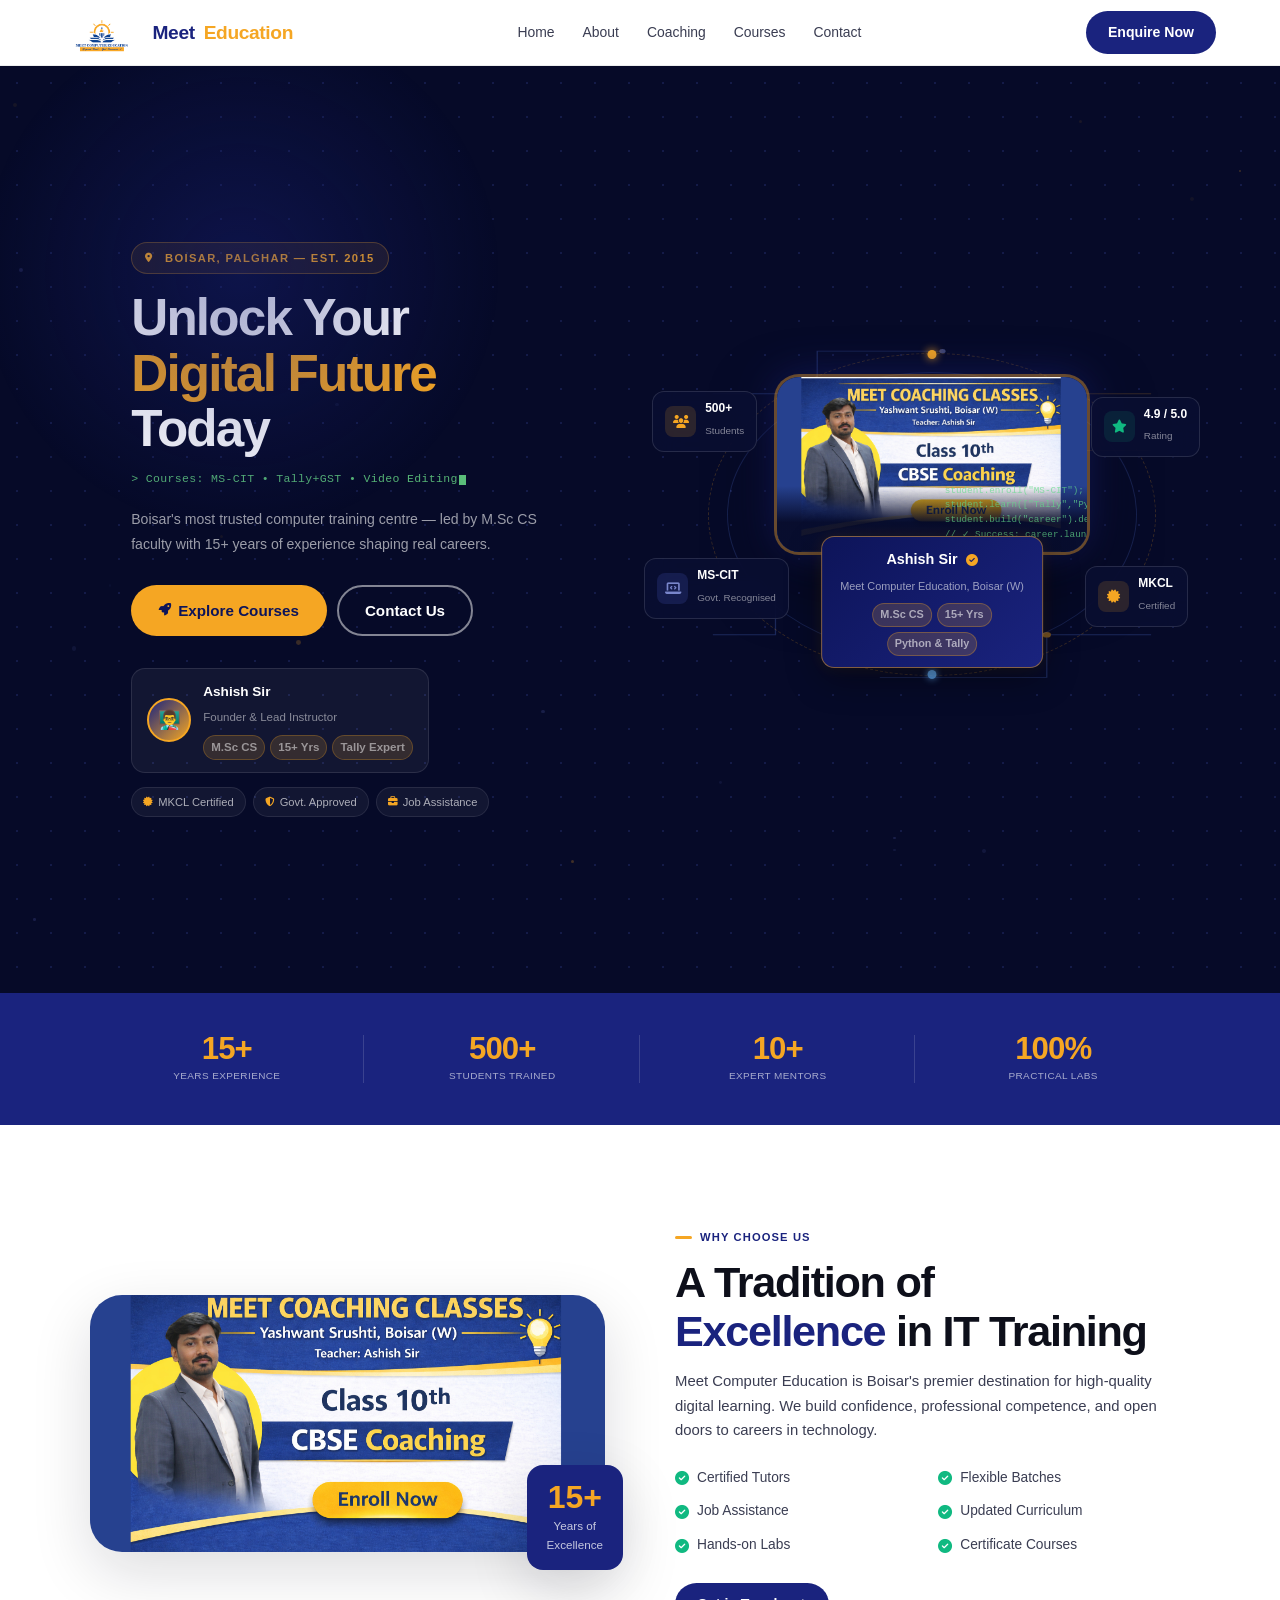
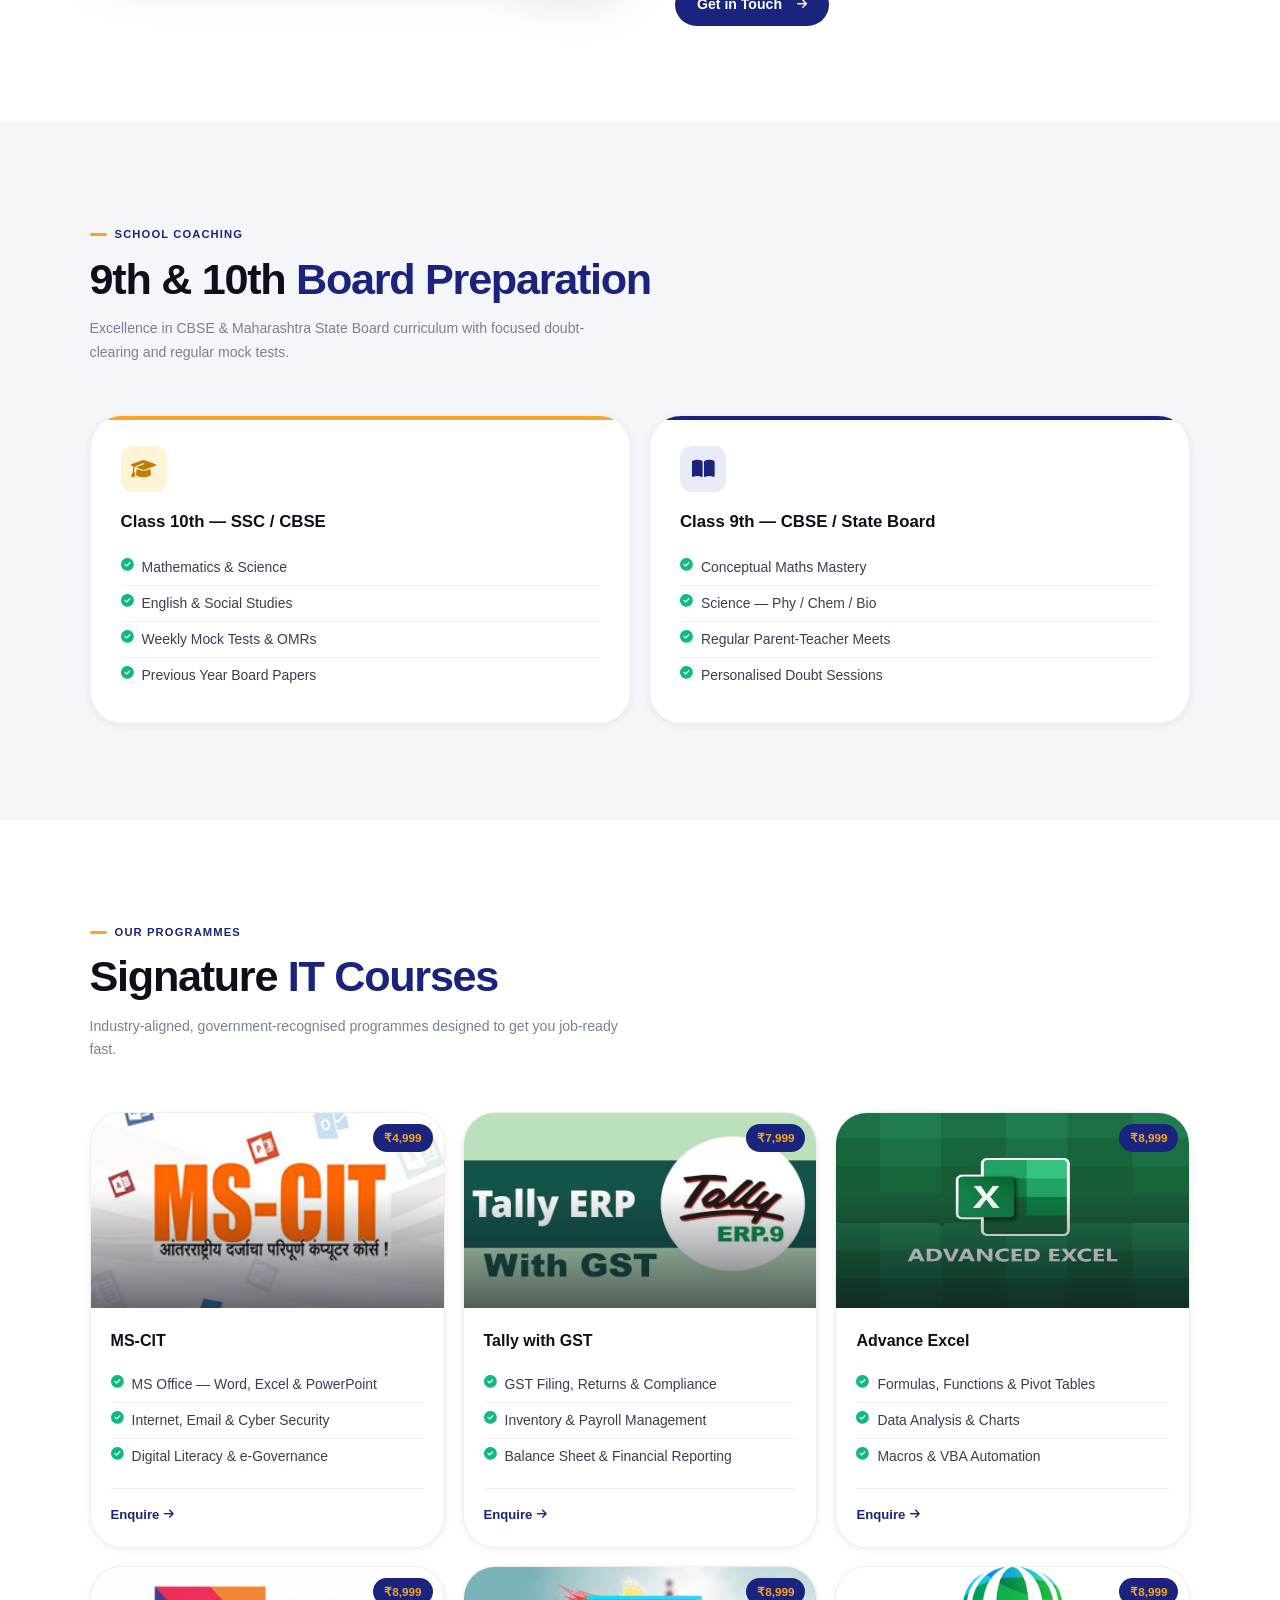
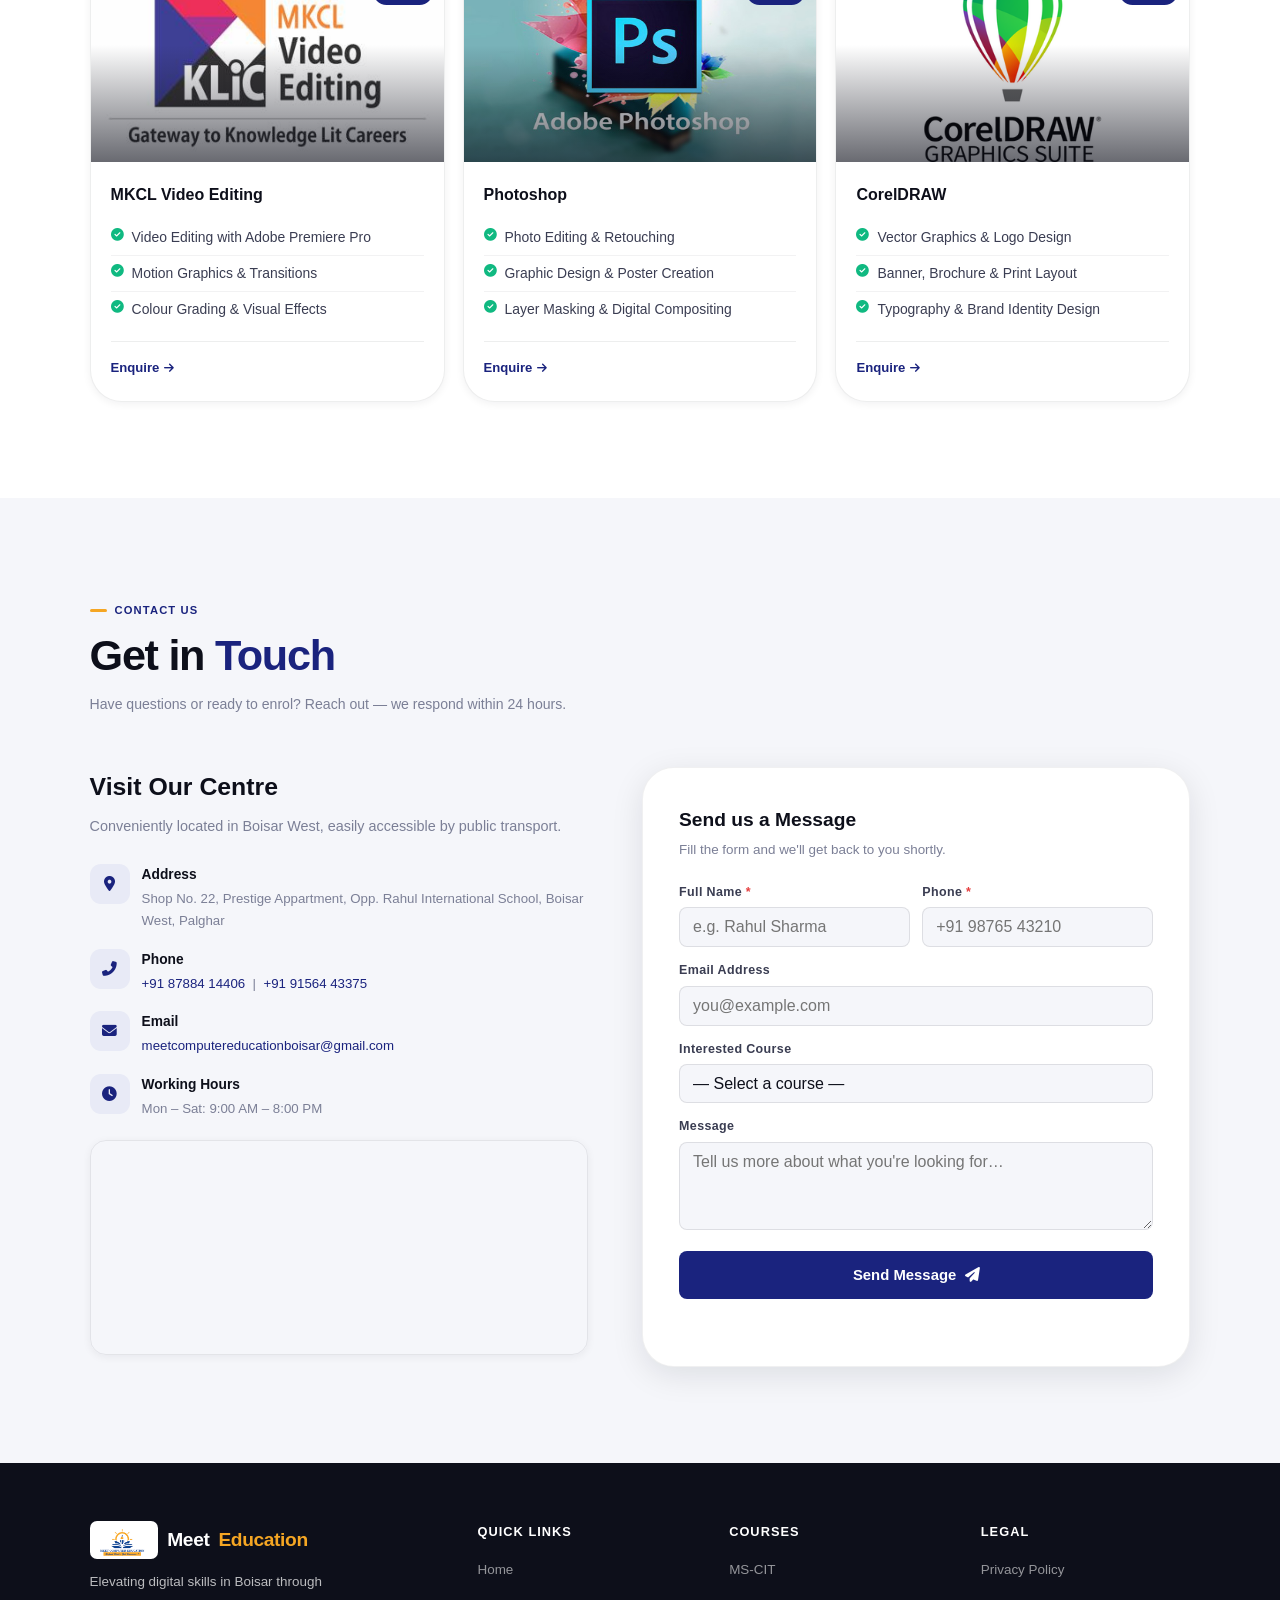
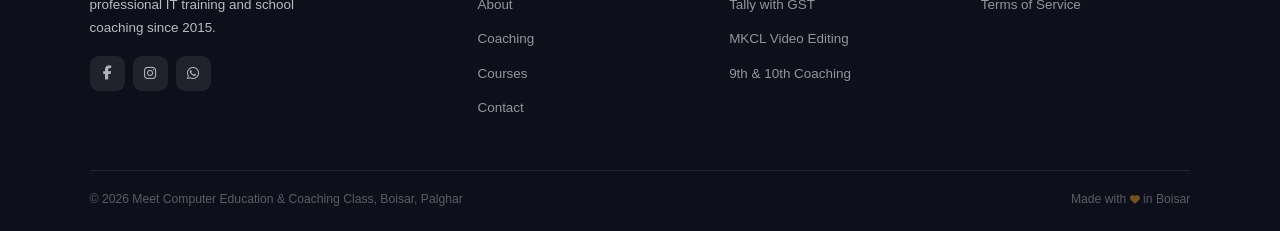
==== commit 32432f93: "Update index.html" ====
--- a/index.html
+++ b/index.html
@@ -12,8 +12,7 @@
     <meta name="theme-color" content="#1a237e">
     <link rel="preconnect" href="https://fonts.googleapis.com">
     <link rel="preconnect" href="https://fonts.gstatic.com" crossorigin>
-    <link href="https://fonts.googleapis.com/css2?family=Syne:wght@400;600;700;800&family=DM+Sans:ital,opsz,wght@0,9..40,300;0,9..40,400;0,9..40,500;0,9..40,600;1,9..40,400&display=swap" rel="stylesheet">
-    <link rel="stylesheet" href="https://cdnjs.cloudflare.com/ajax/libs/font-awesome/6.4.0/css/all.min.css">
+<link href="https://fonts.googleapis.com/css2?family=Poppins:ital,wght@0,100;0,200;0,300;0,400;0,500;0,600;0,700;0,800;0,900;1,100;1,200;1,300;1,400;1,500;1,600;1,700;1,800;1,900&display=swap" rel="stylesheet">    <link rel="stylesheet" href="https://cdnjs.cloudflare.com/ajax/libs/font-awesome/6.4.0/css/all.min.css">
     <link rel="stylesheet" href="css/style.css">
     </style>
 </head>
@@ -558,4 +557,5 @@
     <script src="js/main.js"></script>
 </body>
 
-</html>+
+</html>
--- a/css/style.css
+++ b/css/style.css
@@ -661,6 +661,7 @@
             position: relative;
             width: 100%;
             max-width: 400px;
+            padding-bottom: 100px;
         }
 
         /* circuit SVG */
